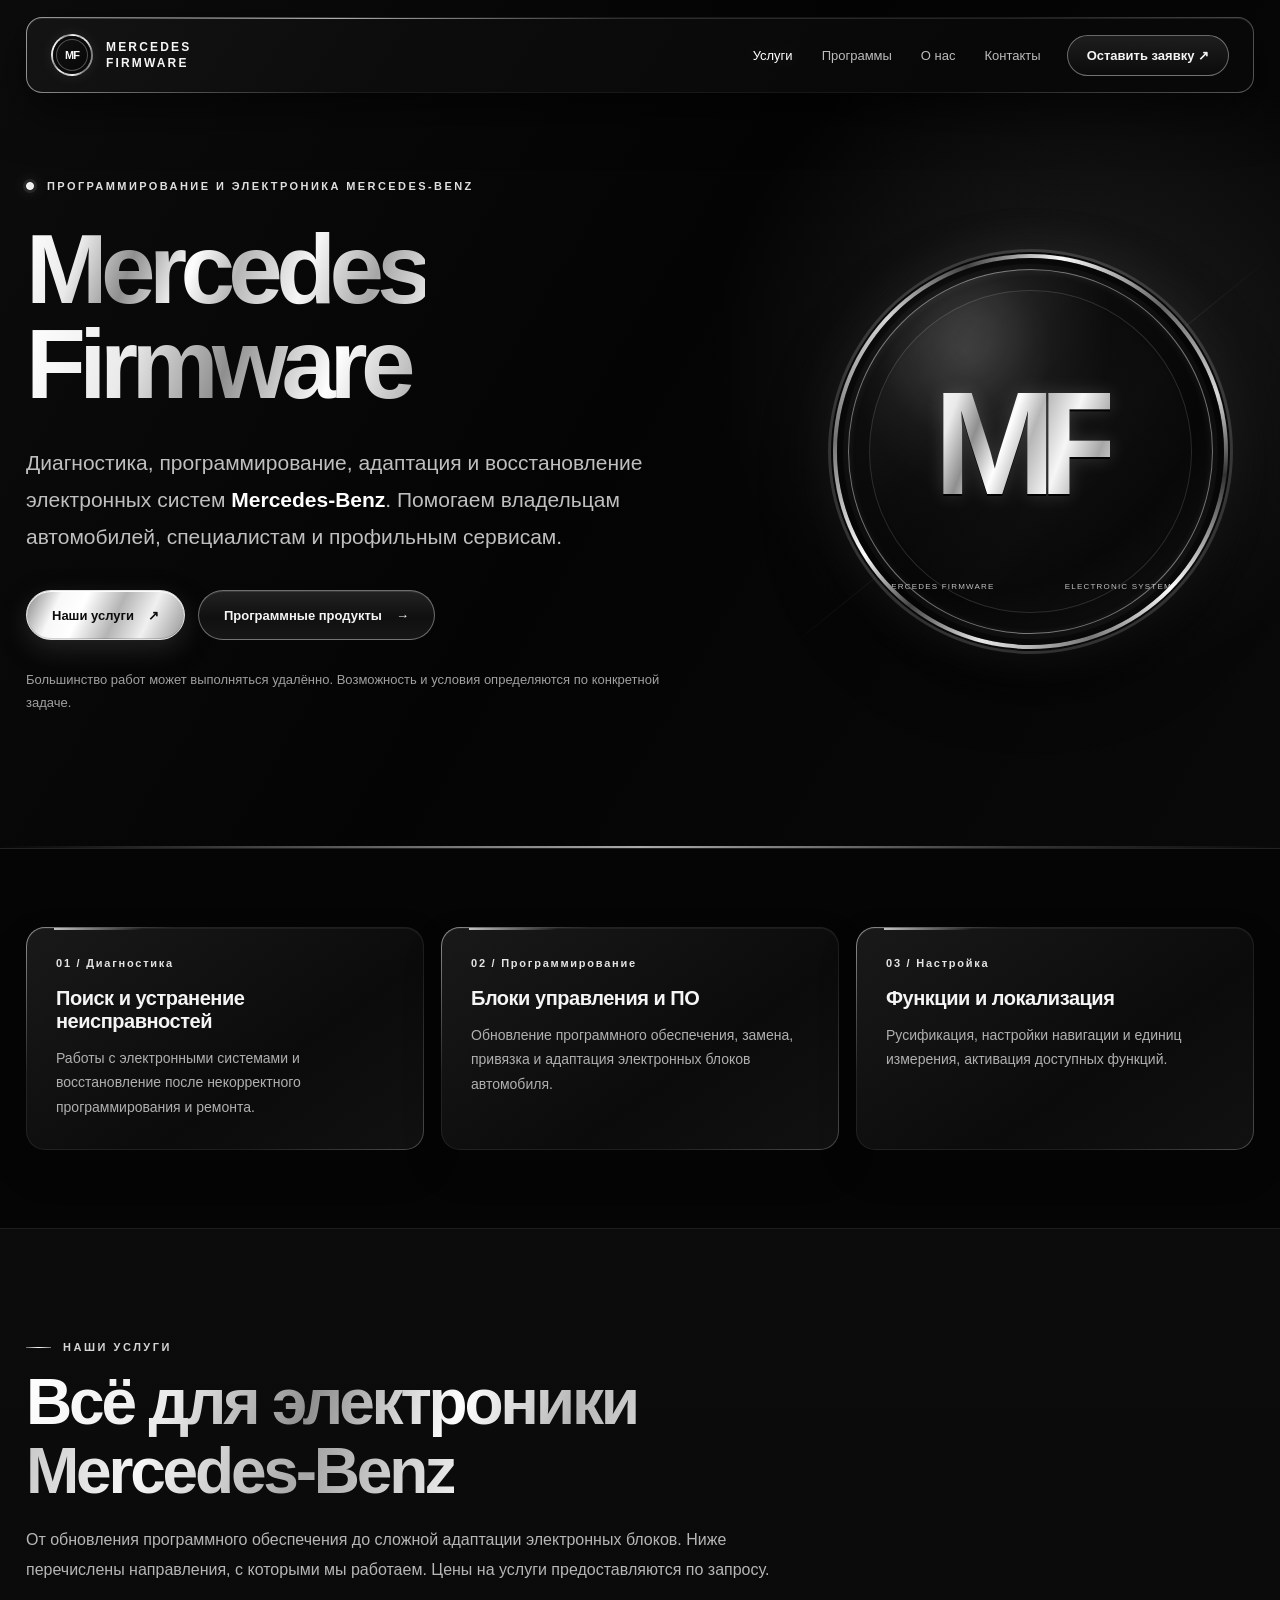
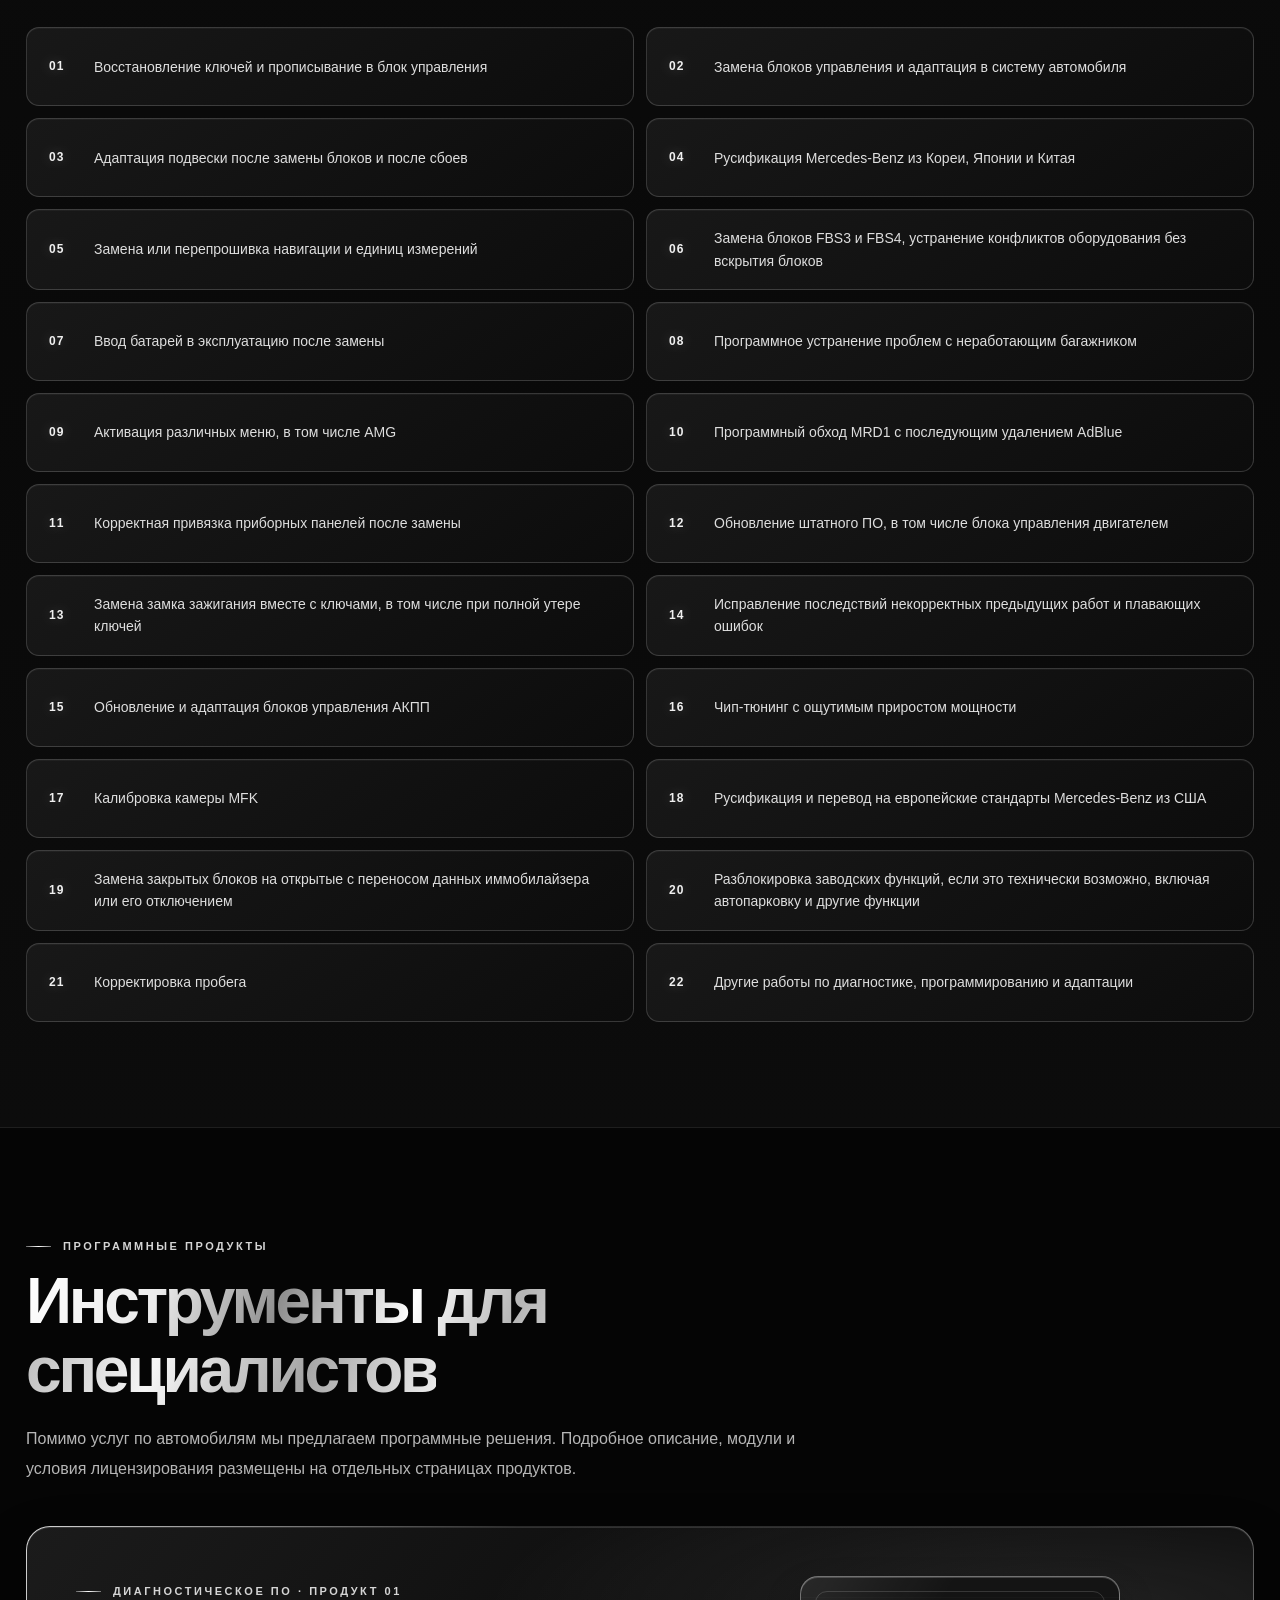
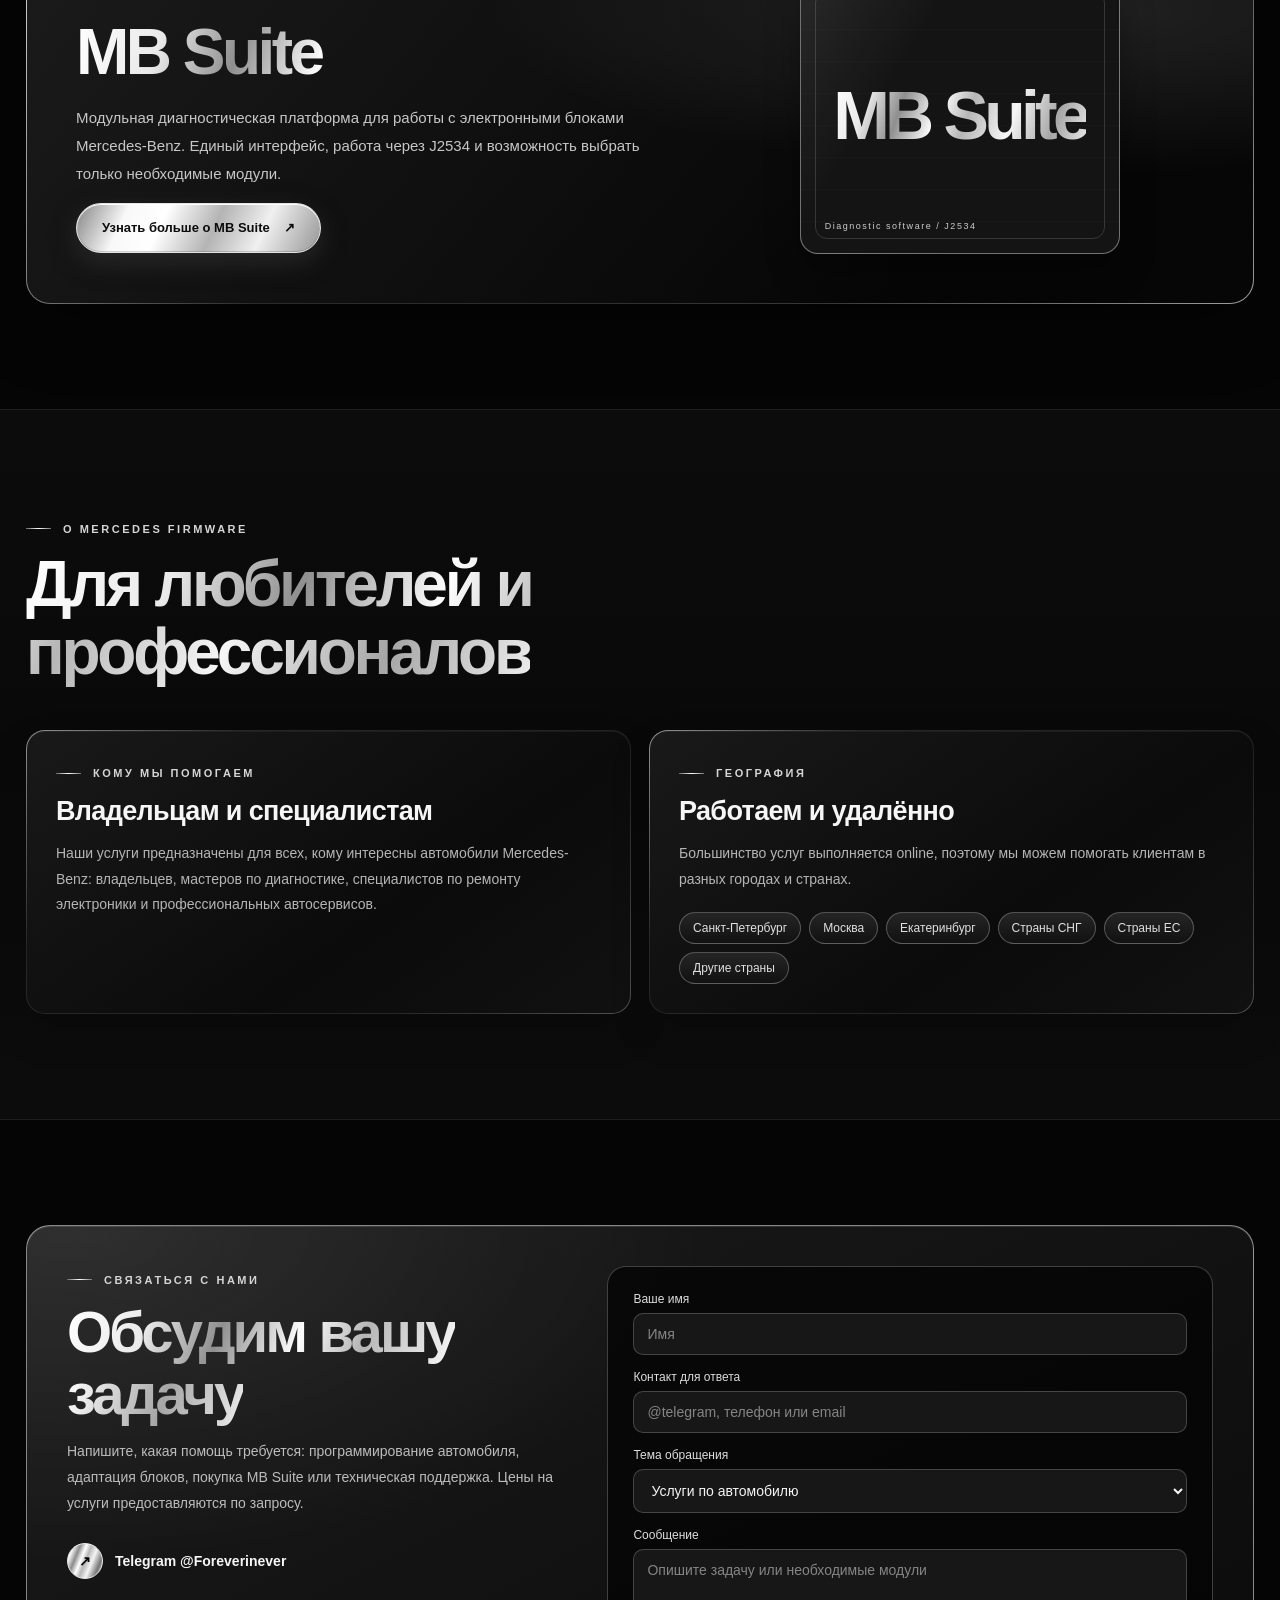
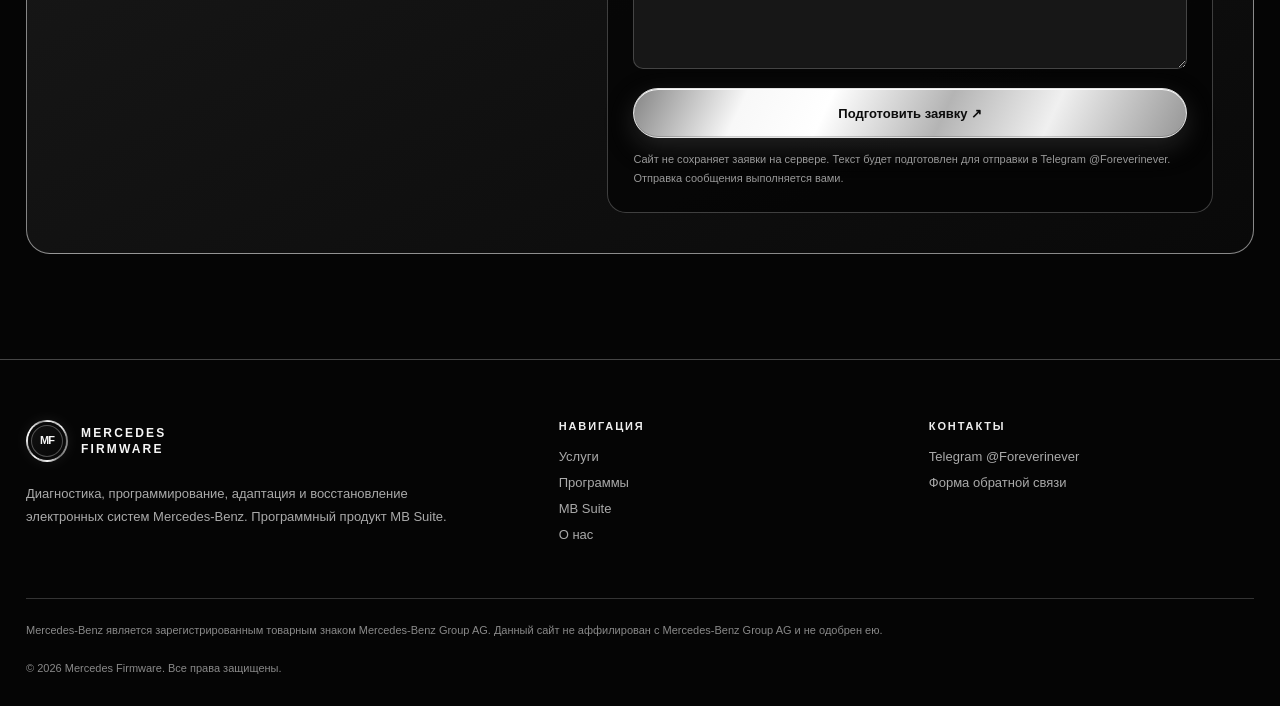
==== index.html @ b89a99c4 "Design reworked" ====
<!doctype html>
<html lang="ru"><head><meta charset="utf-8"><meta name="viewport" content="width=device-width, initial-scale=1">
<meta name="theme-color" content="#090909"><meta name="description" content="Mercedes Firmware — диагностика, программирование, адаптация и восстановление электронных систем Mercedes-Benz. Программный продукт MB Suite.">
<title>Диагностика и программирование Mercedes-Benz | Mercedes Firmware</title><link rel="stylesheet" href="assets/style.css"><script src="assets/app.js" defer></script></head><body>
<a class="skip" href="#main">Перейти к содержимому</a>
<header class="nav-wrap" id="navWrap"><div class="container"><div class="nav">
<a class="brand" href="index.html" aria-label="Mercedes Firmware — на главную"><span class="brand-mark">MF</span><span>MERCEDES<br>FIRMWARE</span></a>
<nav class="nav-links" aria-label="Главное меню"><a href="index.html#services" class="active">Услуги</a><a href="index.html#programs" class="">Программы</a><a href="index.html#about" class="">О нас</a><a href="index.html#contact" class="">Контакты</a></nav>
<a class="nav-cta" href="index.html#contact">Оставить заявку ↗</a>
<button class="menu-btn" id="menuBtn" type="button" aria-label="Открыть меню" aria-controls="mobileMenu" aria-expanded="false">☰</button>
<nav class="mobile-menu" id="mobileMenu" aria-label="Мобильное меню"><a href="index.html#services" class="active">Услуги</a><a href="index.html#programs" class="">Программы</a><a href="index.html#about" class="">О нас</a><a href="index.html#contact" class="">Контакты</a></nav>
</div></div></header>
<main id="main"><section class="hero" id="home"><div class="container"><div class="hero-inner">
<div><div class="eyebrow"><span class="dot"></span> Программирование и электроника Mercedes-Benz</div>
<h1><span class="gradient-text">Mercedes</span><span class="subword">Firmware</span></h1>
<p class="hero-copy">Диагностика, программирование, адаптация и восстановление электронных систем <strong>Mercedes-Benz</strong>. Помогаем владельцам автомобилей, специалистам и профильным сервисам.</p>
<div class="hero-actions"><a class="btn btn-primary" href="#services">Наши услуги <span aria-hidden="true">↗</span></a><a class="btn btn-outline" href="#programs">Программные продукты <span aria-hidden="true">→</span></a></div>
<p class="hero-note">Большинство работ может выполняться удалённо. Возможность и условия определяются по конкретной задаче.</p></div>
<div class="hero-visual" aria-hidden="true"><div class="hero-visual-box"><span class="hero-glyph">MF</span><div class="hero-visual-cap"><span>Mercedes Firmware</span><span>Electronic systems</span></div></div></div>
</div></div></section>
<section class="section-compact"><div class="container"><div class="intro-grid">
<article class="tile reveal"><div class="tile-num">01 / Диагностика</div><h3>Поиск и устранение неисправностей</h3><p>Работы с электронными системами и восстановление после некорректного программирования и ремонта.</p></article>
<article class="tile reveal"><div class="tile-num">02 / Программирование</div><h3>Блоки управления и ПО</h3><p>Обновление программного обеспечения, замена, привязка и адаптация электронных блоков автомобиля.</p></article>
<article class="tile reveal"><div class="tile-num">03 / Настройка</div><h3>Функции и локализация</h3><p>Русификация, настройки навигации и единиц измерения, активация доступных функций.</p></article>
</div></div></section>
<section class="section-alt" id="services"><div class="container"><div class="section-head reveal"><div class="kicker">Наши услуги</div>
<h2><span class="gradient-text">Всё для электроники Mercedes-Benz</span></h2>
<p class="section-sub">От обновления программного обеспечения до сложной адаптации электронных блоков. Ниже перечислены направления, с которыми мы работаем. Цены на услуги предоставляются по запросу.</p></div>
<div class="services"><div class="service-card reveal">Восстановление ключей и прописывание в блок управления</div><div class="service-card reveal">Замена блоков управления и адаптация в систему автомобиля</div><div class="service-card reveal">Адаптация подвески после замены блоков и после сбоев</div><div class="service-card reveal">Русификация Mercedes-Benz из Кореи, Японии и Китая</div><div class="service-card reveal">Замена или перепрошивка навигации и единиц измерений</div><div class="service-card reveal">Замена блоков FBS3 и FBS4, устранение конфликтов оборудования без вскрытия блоков</div><div class="service-card reveal">Ввод батарей в эксплуатацию после замены</div><div class="service-card reveal">Программное устранение проблем с неработающим багажником</div><div class="service-card reveal">Активация различных меню, в том числе AMG</div><div class="service-card reveal">Программный обход MRD1 с последующим удалением AdBlue</div><div class="service-card reveal">Корректная привязка приборных панелей после замены</div><div class="service-card reveal">Обновление штатного ПО, в том числе блока управления двигателем</div><div class="service-card reveal">Замена замка зажигания вместе с ключами, в том числе при полной утере ключей</div><div class="service-card reveal">Исправление последствий некорректных предыдущих работ и плавающих ошибок</div><div class="service-card reveal">Обновление и адаптация блоков управления АКПП</div><div class="service-card reveal">Чип-тюнинг с ощутимым приростом мощности</div><div class="service-card reveal">Калибровка камеры MFK</div><div class="service-card reveal">Русификация и перевод на европейские стандарты Mercedes-Benz из США</div><div class="service-card reveal">Замена закрытых блоков на открытые с переносом данных иммобилайзера или его отключением</div><div class="service-card reveal">Разблокировка заводских функций, если это технически возможно, включая автопарковку и другие функции</div><div class="service-card reveal">Корректировка пробега</div><div class="service-card reveal">Другие работы по диагностике, программированию и адаптации</div></div></div></section>
<section id="programs"><div class="container"><div class="section-head reveal"><div class="kicker">Программные продукты</div>
<h2><span class="gradient-text">Инструменты для специалистов</span></h2>
<p class="section-sub">Помимо услуг по автомобилям мы предлагаем программные решения. Подробное описание, модули и условия лицензирования размещены на отдельных страницах продуктов.</p></div>
<article class="program-panel reveal"><div><div class="kicker">Диагностическое ПО · Продукт 01</div><h3>MB Suite</h3>
<p>Модульная диагностическая платформа для работы с электронными блоками Mercedes-Benz. Единый интерфейс, работа через J2534 и возможность выбрать только необходимые модули.</p>
<a class="btn btn-primary" href="mb-suite.html">Узнать больше о MB Suite <span aria-hidden="true">↗</span></a></div>
<div class="program-code" aria-hidden="true"><span>MB Suite</span><small>Diagnostic software / J2534</small></div></article></div></section>
<section class="section-alt" id="about"><div class="container"><div class="section-head reveal"><div class="kicker">О Mercedes Firmware</div><h2><span class="gradient-text">Для любителей и профессионалов</span></h2></div>
<div class="geo"><article class="geo-box reveal"><div class="kicker">Кому мы помогаем</div><h3>Владельцам и специалистам</h3>
<p>Наши услуги предназначены для всех, кому интересны автомобили Mercedes-Benz: владельцев, мастеров по диагностике, специалистов по ремонту электроники и профессиональных автосервисов.</p></article>
<article class="geo-box reveal"><div class="kicker">География</div><h3>Работаем и удалённо</h3><p>Большинство услуг выполняется online, поэтому мы можем помогать клиентам в разных городах и странах.</p>
<div class="tags"><span>Санкт-Петербург</span><span>Москва</span><span>Екатеринбург</span><span>Страны СНГ</span><span>Страны ЕС</span><span>Другие страны</span></div></article></div></div></section>
<section id="contact"><div class="container"><div class="contact-panel reveal"><div class="contact-grid">
<div class="contact-copy"><div class="kicker">Связаться с нами</div><h2><span class="gradient-text">Обсудим вашу задачу</span></h2>
<p>Напишите, какая помощь требуется: программирование автомобиля, адаптация блоков, покупка MB Suite или техническая поддержка. Цены на услуги предоставляются по запросу.</p>
<a class="telegram" href="https://t.me/Foreverinever" target="_blank" rel="noopener noreferrer"><span>↗</span>Telegram @Foreverinever</a></div>
<form class="form" id="contactForm"><div class="field"><label for="name">Ваше имя</label><input id="name" name="name" required placeholder="Имя" autocomplete="name"></div>
<div class="field"><label for="contactValue">Контакт для ответа</label><input id="contactValue" name="contact" required placeholder="@telegram, телефон или email"></div>
<div class="field"><label for="topic">Тема обращения</label><select id="topic" name="topic"><option>Услуги по автомобилю</option><option>Покупка MB Suite</option><option>Выбор модулей</option><option>Техническая поддержка</option><option>Другое</option></select></div>
<div class="field"><label for="message">Сообщение</label><textarea id="message" name="message" required placeholder="Опишите задачу или необходимые модули"></textarea></div>
<button class="btn btn-primary" type="submit">Подготовить заявку ↗</button><div class="status" id="formStatus" role="status" aria-live="polite"></div>
<p class="form-note">Сайт не сохраняет заявки на сервере. Текст будет подготовлен для отправки в Telegram @Foreverinever. Отправка сообщения выполняется вами.</p>
</form></div></div></div></section>
</main>
<footer><div class="container"><div class="footer-grid">
<div><a class="brand" href="index.html"><span class="brand-mark">MF</span><span>MERCEDES<br>FIRMWARE</span></a>
<p class="footer-copy">Диагностика, программирование, адаптация и восстановление электронных систем Mercedes-Benz. Программный продукт MB Suite.</p></div>
<div><div class="footer-title">Навигация</div><ul>
<li><a href="index.html#services">Услуги</a></li><li><a href="index.html#programs">Программы</a></li><li><a href="mb-suite.html">MB Suite</a></li><li><a href="index.html#about">О нас</a></li></ul></div>
<div><div class="footer-title">Контакты</div><ul><li><a href="https://t.me/Foreverinever" target="_blank" rel="noopener noreferrer">Telegram @Foreverinever</a></li>
<li><a href="index.html#contact">Форма обратной связи</a></li></ul></div></div>
<div class="legal">Mercedes-Benz является зарегистрированным товарным знаком Mercedes-Benz Group AG. Данный сайт не аффилирован с Mercedes-Benz Group AG и не одобрен ею.<br><br>© <span data-year>2026</span> Mercedes Firmware. Все права защищены.</div>
</div></footer></body></html>
---- assets/style.css ----
/* Mercedes Firmware · Obsidian & Chrome edition
   An intentionally monochrome, metal-reflective visual system.
   No blue backgrounds, blue highlights, or external image dependencies. */
:root {
  --bg: #050505;
  --surface: #0d0d0d;
  --surface2: #131313;
  --surface3: #1b1b1b;
  --ink: #f6f6f6;
  --muted: #b6b6b6;
  --dim: #888;
  --silver: #d2d2d2;
  --silver-light: #fafafa;
  --stroke: rgba(220,220,220,.16);
  --stroke-strong: rgba(240,240,240,.38);
  --chrome: linear-gradient(112deg,#757575 0%,#fafafa 13%,#8c8c8c 27%,#fff 40%,#b7b7b7 51%,#f4f4f4 65%,#777 83%,#e4e4e4 100%);
  --chrome-text: linear-gradient(110deg,#fff 0%,#eaeaea 15%,#8f8f8f 28%,#fefefe 42%,#b6b6b6 53%,#f6f6f6 69%,#a6a6a6 85%,#eee 100%);
  --max: 1240px;
}
* { box-sizing: border-box; }
html { scroll-behavior: smooth; scroll-padding-top: 105px; }
body {
  margin: 0;
  background: #050505;
  color: var(--ink);
  font-family: Inter, "Helvetica Neue", -apple-system, BlinkMacSystemFont, "Segoe UI", Arial, sans-serif;
  -webkit-font-smoothing: antialiased;
  overflow-x: hidden;
}
a { color: inherit; text-decoration: none; }
button,input,textarea,select { font: inherit; }
button { cursor: pointer; }
::selection { color: #080808; background: #dedede; }
.container { width: min(var(--max),calc(100% - 52px)); margin: 0 auto; }
.skip { position: absolute; top: -100px; left: 10px; z-index: 500; background: white; color: black; padding: 10px 16px; }
.skip:focus { top: 10px; }

/* Floating navigation framed with a thin polished edge */
.nav-wrap { position: fixed; top: 0; left: 0; right: 0; z-index: 100; padding: 17px 0; transition: padding .2s; }
.nav-wrap.scrolled { padding: 8px 0; }
.nav {
  position: relative; min-height: 76px; display: flex; align-items: center; justify-content: space-between;
  gap: 26px; padding: 0 24px; border-radius: 16px;
  border: 1px solid transparent;
  background: linear-gradient(125deg,rgba(15,15,15,.97),rgba(5,5,5,.96)) padding-box,
              linear-gradient(125deg,rgba(255,255,255,.6),rgba(255,255,255,.08) 29%,rgba(255,255,255,.08) 76%,rgba(255,255,255,.32)) border-box;
  box-shadow: inset 0 1px 0 rgba(255,255,255,.09), 0 17px 50px rgba(0,0,0,.55);
  backdrop-filter: blur(18px);
}
.nav:after { content: ""; pointer-events: none; position: absolute; left: 26px; right: 26px; top: 0; height: 1px; opacity: .65; background: linear-gradient(90deg,transparent,#f7f7f7 24%,rgba(255,255,255,.10) 48%,transparent); }
.brand { display: inline-flex; align-items: center; gap: 13px; font-size: 12px; font-weight: 780; letter-spacing: .18em; line-height: 1.34; text-transform: uppercase; white-space: nowrap; }
.brand-mark {
  display: grid; place-items: center; flex-shrink: 0; width: 42px; height: 42px; border-radius: 50%;
  font-size: 11px; font-weight: 900; letter-spacing: -.08em;
  border: 2px solid transparent;
  background: linear-gradient(135deg,#131313,#050505) padding-box, var(--chrome) border-box;
  box-shadow: inset 0 0 0 3px #090909, inset 0 0 0 4px rgba(255,255,255,.28), 0 0 15px rgba(255,255,255,.08);
  color: #f7f7f7;
}
.nav-links { display: flex; align-items: center; gap: 29px; margin-left: auto; }
.nav-links a { color: #bcbcbc; font-size: 13px; transition: color .2s; }
.nav-links a:hover,.nav-links a.active { color: #fff; }
.nav-links a.active { text-shadow: 0 0 15px rgba(255,255,255,.25); }
.nav-cta { border: 1px solid rgba(255,255,255,.38); padding: 12px 19px; border-radius: 999px; color: #f5f5f5; background: linear-gradient(180deg,rgba(255,255,255,.09),rgba(255,255,255,.015)); font-size: 13px; font-weight: 650; white-space: nowrap; transition: background .2s,border-color .2s,box-shadow .2s; }
.nav-cta:hover { background: rgba(255,255,255,.13); border-color: #efefef; box-shadow: 0 0 22px rgba(255,255,255,.09); }
.menu-btn { display: none; background: #151515; border: 1px solid var(--stroke-strong); color: white; border-radius: 10px; width: 44px; height: 44px; font-size: 22px; }
.mobile-menu { display: none; }

/* Hero: pure black gallery space with reflected, not colored, light */
.hero { padding: 176px 0 120px; min-height: 790px; position: relative; overflow: hidden; border-bottom: 1px solid rgba(255,255,255,.12); isolation: isolate; }
.hero::before {
  content: ""; position: absolute; inset: 0; z-index: -1; pointer-events: none;
  background:
    radial-gradient(ellipse 37% 53% at 83% 42%,rgba(221,221,221,.105),transparent 74%),
    linear-gradient(120deg,#0c0c0c 0%,#040404 48%,#090909 100%);
}
.hero::after { content: ""; position: absolute; left: 0; right: 0; bottom: 0; height: 2px; background: linear-gradient(90deg,transparent 0%,#3a3a3a 13%,#eaeaea 50%,#484848 79%,transparent 100%); opacity: .72; }
.hero-inner { position: relative; z-index: 1; display: grid; grid-template-columns: minmax(0,1.25fr) minmax(0,.75fr); gap: 38px; align-items: center; }
.hero-product { min-height: 650px; }
.hero-product .hero-inner { grid-template-columns: minmax(0,1.35fr) minmax(0,.65fr); }
.eyebrow { display: inline-flex; gap: 13px; align-items: center; font-size: 11px; font-weight: 720; letter-spacing: .22em; color: #dfdfdf; text-transform: uppercase; line-height: 1.65; }
.eyebrow .dot { display: inline-block; flex: 0 0 8px; width: 8px; height: 8px; border-radius: 50%; background: #efefef; border: 1px solid #fff; box-shadow: 0 0 0 3px rgba(255,255,255,.09),0 0 15px rgba(255,255,255,.3); }
h1 { font-weight: 790; letter-spacing: -.067em; line-height: .97; margin: 27px 0 0; font-size: clamp(66px,7.65vw,111px); }
h1 .subword { display: block; background: var(--chrome-text); background-clip: text; -webkit-background-clip: text; color: transparent; }
.hero-product h1 { font-size: clamp(62px,8vw,104px); }
.gradient-text { background: var(--chrome-text); background-clip: text; -webkit-background-clip: text; color: transparent; }
.hero-copy { font-size: clamp(17px,1.9vw,21px); line-height: 1.75; color: #bfbfbf; max-width: 730px; margin: 33px 0 0; }
.hero-copy strong { color: #fff; font-weight: 650; }
.hero-actions { display: flex; gap: 13px; flex-wrap: wrap; margin-top: 35px; }
.btn { min-height: 50px; border-radius: 999px; padding: 0 25px; display: inline-flex; align-items: center; justify-content: center; gap: 14px; font-size: 13px; font-weight: 750; transition: transform .22s,background .22s,border-color .22s,box-shadow .22s; text-align: center; }
.btn:hover { transform: translateY(-2px); }
.btn-primary {
  color: #0c0c0c; border: 1px solid #e3e3e3;
  background: linear-gradient(115deg,#858585 0%,#f8f8f8 20%,#fff 35%,#b4b4b4 56%,#f0f0f0 75%,#969696 100%);
  box-shadow: inset 0 1px 0 rgba(255,255,255,.95),inset 0 -1px 0 rgba(20,20,20,.18),0 9px 27px rgba(220,220,220,.15),0 9px 28px rgba(0,0,0,.48);
}
.btn-primary:hover { background: linear-gradient(112deg,#acacac 0%,#fff 24%,#ddd 55%,#fff 85%,#9a9a9a 100%); box-shadow: 0 8px 32px rgba(255,255,255,.23),0 8px 32px rgba(0,0,0,.5); }
.btn-outline { border: 1px solid rgba(232,232,232,.42); background: linear-gradient(180deg,#222 0%,#101010 55%,#171717 100%); color: #f5f5f5; box-shadow: inset 0 1px 0 rgba(255,255,255,.1); }
.btn-outline:hover { border-color: #ebebeb; background: linear-gradient(180deg,#343434,#181818); box-shadow: 0 0 23px rgba(255,255,255,.07); }
.btn-small { min-height: 40px; padding: 0 18px; font-size: 12px; }
.hero-note { font-size: 13px; color: #a0a0a0; margin-top: 29px; line-height: 1.75; max-width: 670px; }

/* Sculpted, brushed-silver circular monogram. Completely CSS-made. */
.hero-visual { min-height: 425px; display: flex; align-items: center; justify-content: center; position: relative; }
.hero-visual::before { content: ""; position: absolute; width: 620px; max-width: 140%; height: 1px; transform: rotate(-39deg); background: linear-gradient(90deg,transparent,rgba(255,255,255,.15) 35%,rgba(255,255,255,.8) 50%,rgba(255,255,255,.15) 65%,transparent); box-shadow: 0 0 22px rgba(255,255,255,.18); }
.hero-visual-box {
  width: min(100%,395px); aspect-ratio: 1/1; border: 4px solid transparent; border-radius: 50%; position: relative;
  display: grid; place-items: center; overflow: hidden;
  background:
    radial-gradient(circle at 33% 24%,#2c2c2c 0%,#101010 22%,#070707 62%,#191919 100%) padding-box,
    conic-gradient(from 218deg,#454545 0deg,#fcfcfc 20deg,#747474 55deg,#d5d5d5 95deg,#414141 123deg,#fafafa 151deg,#656565 184deg,#d8d8d8 215deg,#323232 239deg,#fdfdfd 276deg,#777 304deg,#e7e7e7 337deg,#454545 360deg) border-box;
  box-shadow: 0 0 0 2px #090909,0 0 0 5px rgba(214,214,214,.18),0 0 55px rgba(235,235,235,.10),0 30px 65px rgba(0,0,0,.8),inset 0 0 28px rgba(0,0,0,.9);
}
.hero-visual-box::before { content: ""; position: absolute; inset: 11px; border-radius: 50%; border: 1px solid rgba(245,245,245,.45); box-shadow: inset 0 1px 8px rgba(255,255,255,.09),0 0 0 5px rgba(255,255,255,.027); background: radial-gradient(ellipse at 35% 15%,rgba(250,250,250,.095),transparent 42%); }
.hero-visual-box::after { content: ""; position: absolute; inset: 32px; border: 1px solid rgba(255,255,255,.13); border-radius: 50%; pointer-events: none; background: linear-gradient(133deg,rgba(255,255,255,.055),transparent 38%,rgba(255,255,255,.015) 60%,transparent); }
.hero-glyph { position: relative; z-index: 2; font-size: clamp(85px,12vw,147px); font-weight: 800; letter-spacing: -.12em; transform: translateX(-.06em) translateY(-8px); line-height: 1; background: var(--chrome-text); background-clip: text; -webkit-background-clip: text; color: transparent; filter: drop-shadow(0 2px 0 rgba(0,0,0,.9)) drop-shadow(0 0 9px rgba(255,255,255,.15)); }
.hero-visual-cap { position: absolute; z-index: 3; bottom: 54px; left: 46px; right: 46px; display: flex; justify-content: space-between; gap: 14px; font-size: 8px; letter-spacing: .15em; text-transform: uppercase; color: #bfbfbf; text-align: center; }
.mini-visual .hero-visual-box { width: min(100%,320px); }
.mini-visual .hero-glyph { font-size: 96px; letter-spacing: -.055em; transform: translateY(-6px); }
.mini-visual .hero-visual-cap { bottom: 42px; left: 39px; right: 39px; }

section { position: relative; padding: 105px 0; }
.section-alt { background: linear-gradient(180deg,#0c0c0c 0%,#090909 48%,#0c0c0c 100%); border-top: 1px solid rgba(255,255,255,.075); border-bottom: 1px solid rgba(255,255,255,.075); }
.section-compact { padding: 78px 0; }
.section-head { max-width: 860px; margin-bottom: 43px; }
.section-head.center { text-align: center; margin-left: auto; margin-right: auto; }
.kicker { display: inline-flex; align-items: center; gap: 12px; color: #d5d5d5; letter-spacing: .23em; text-transform: uppercase; font-weight: 790; font-size: 11px; }
.kicker::before { content: ""; display: inline-block; width: 25px; height: 1px; background: linear-gradient(90deg,#666,#fff,#777); }
h2 { margin: 15px 0 0; font-size: clamp(38px,5vw,65px); line-height: 1.07; font-weight: 740; letter-spacing: -.05em; }
h3 { letter-spacing: -.024em; }
.section-sub { font-size: 16px; line-height: 1.85; color: var(--muted); margin: 20px 0 0; max-width: 770px; }
.section-head.center .section-sub { margin-left: auto; margin-right: auto; }
.intro-grid,.features-grid,.overview-grid { display: grid; grid-template-columns: repeat(3,minmax(0,1fr)); gap: 17px; }

/* Glass-black cards with visible specular metal edges */
.tile,.overview-card,.feature-card,.module-card,.info-card,.geo-box {
  position: relative; border: 1px solid transparent; border-radius: 19px; padding: 29px;
  background: linear-gradient(145deg,#191919 0%,#0b0b0b 62%,#111 100%) padding-box,
              linear-gradient(135deg,rgba(255,255,255,.57),rgba(255,255,255,.12) 24%,rgba(255,255,255,.10) 71%,rgba(240,240,240,.3) 100%) border-box;
  box-shadow: inset 0 1px 0 rgba(255,255,255,.055),0 18px 40px rgba(0,0,0,.16);
}
.tile::before,.overview-card::before,.feature-card::before { content: ""; position: absolute; top: 0; left: 27px; width: 88px; height: 2px; background: linear-gradient(90deg,#f5f5f5,#888,transparent); opacity: .76; }
.tile .tile-num { font-size: 11px; letter-spacing: .16em; font-weight: 850; color: #e4e4e4; }
.tile h3,.overview-card h3 { margin: 18px 0 0; font-size: 20px; color: #f5f5f5; }
.tile p,.overview-card p,.feature-card p { color: #b0b0b0; font-size: 14px; line-height: 1.76; margin: 13px 0 0; }
.feature-card h3 { margin: 0; font-size: 18px; }
.services { display: grid; grid-template-columns: repeat(2,minmax(0,1fr)); gap: 12px; counter-reset: service; }
.service-card {
  counter-increment: service; min-height: 79px; display: flex; align-items: center; gap: 17px; padding: 17px 22px;
  background: linear-gradient(145deg,#181818,#0c0c0c); border: 1px solid rgba(220,220,220,.20); border-radius: 13px;
  box-shadow: inset 0 1px 0 rgba(255,255,255,.04);
  font-size: 14px; line-height: 1.6; color: #dedede; transition: border-color .2s,background .2s,transform .2s;
}
.service-card:hover { border-color: rgba(255,255,255,.55); background: linear-gradient(135deg,#232323,#0e0e0e); transform: translateY(-1px); }
.service-card::before { content: counter(service,decimal-leading-zero); flex: 0 0 28px; font-size: 12px; letter-spacing: .08em; color: #f0f0f0; font-weight: 820; text-shadow: 0 0 13px rgba(255,255,255,.25); }
.program-panel {
  display: grid; grid-template-columns: 1.1fr .9fr; gap: 42px; align-items: center; padding: 49px; border-radius: 24px; border: 1px solid transparent;
  background: radial-gradient(ellipse at 86% 22%,rgba(255,255,255,.115),transparent 40%),linear-gradient(130deg,#1b1b1b,#060606 76%) padding-box,
              linear-gradient(125deg,rgba(255,255,255,.84),rgba(255,255,255,.15) 33%,rgba(255,255,255,.17) 71%,rgba(255,255,255,.6)) border-box;
  box-shadow: inset 0 1px 0 rgba(255,255,255,.13),0 30px 60px rgba(0,0,0,.3);
}
.program-panel h3 { font-size: clamp(40px,5vw,64px); letter-spacing: -.055em; margin: 18px 0 0; background: var(--chrome-text); background-clip: text; -webkit-background-clip: text; color: transparent; }
.program-panel p { color: #c7c7c7; line-height: 1.85; font-size: 15px; max-width: 620px; }
.program-panel .program-code {
  justify-self: center; width: 100%; max-width: 320px; aspect-ratio: 1.15; border: 1px solid rgba(255,255,255,.40); border-radius: 18px;
  display: grid; place-items: center; position: relative; overflow: hidden;
  background: linear-gradient(122deg,rgba(255,255,255,.09),transparent 32%),repeating-linear-gradient(0deg,#141414,#141414 31px,#1c1c1c 32px);
  box-shadow: 0 18px 35px rgba(0,0,0,.32),inset 0 1px 0 rgba(255,255,255,.19);
}
.program-panel .program-code::after { content: ""; position: absolute; inset: 14px; border-radius: 12px; border: 1px solid rgba(255,255,255,.15); pointer-events: none; }
.program-panel .program-code span { font-size: clamp(40px,5.5vw,68px); letter-spacing: -.07em; font-weight: 790; background: var(--chrome-text); background-clip: text; -webkit-background-clip: text; color: transparent; }
.program-panel .program-code small { position: absolute; left: 24px; bottom: 22px; letter-spacing: .17em; font-size: 9px; color: #ccc; }
.info-grid,.geo { display: grid; grid-template-columns: 1fr 1fr; gap: 18px; }
.geo-box h3 { margin: 17px 0 0; font-size: 27px; }
.geo-box p,.info-card p { color: #b5b5b5; line-height: 1.82; font-size: 14px; }
.tags { display: flex; flex-wrap: wrap; gap: 8px; margin-top: 20px; }
.tags span { border: 1px solid rgba(255,255,255,.27); background: linear-gradient(180deg,#252525,#111); color: #e0e0e0; border-radius: 999px; padding: 8px 13px; font-size: 12px; }
.modules { display: grid; grid-template-columns: repeat(2,minmax(0,1fr)); gap: 16px; }
.module-card { display: flex; flex-direction: column; gap: 0; transition: border-color .2s,transform .2s,box-shadow .2s; }
.module-card:hover { border-color: rgba(255,255,255,.8); transform: translateY(-3px); box-shadow: 0 12px 35px rgba(255,255,255,.035),0 20px 40px rgba(0,0,0,.25); }
.module-head { display: flex; align-items: flex-start; justify-content: space-between; gap: 12px; }
.module-name { font-size: 21px; font-weight: 750; letter-spacing: -.028em; }
.price { flex-shrink: 0; display: inline-block; color: #121212; background: linear-gradient(125deg,#9d9d9d,#fff 38%,#b8b8b8 76%,#dedede); border: 1px solid rgba(255,255,255,.85); border-radius: 999px; font-size: 12px; font-weight: 800; padding: 8px 12px; letter-spacing: .015em; box-shadow: inset 0 1px 0 #fff; }
.module-card p { font-size: 14px; line-height: 1.7; color: #b4b4b4; margin: 16px 0 0; }
.module-card .btn { align-self: flex-start; margin-top: auto; }
.module-card .module-body { flex: 1; }
.clean-list { list-style: none; padding: 0; margin: 22px 0; }
.clean-list li { position: relative; padding-left: 21px; font-size: 14px; line-height: 1.65; color: #dadada; margin: 10px 0; }
.clean-list li::before { position: absolute; content: ""; left: 0; top: .65em; width: 6px; height: 6px; background: #f5f5f5; border-radius: 50%; box-shadow: 0 0 10px rgba(255,255,255,.2); }
.module-intro { border: 1px solid rgba(255,255,255,.41); background: linear-gradient(145deg,#1c1c1c,#090909 79%); border-radius: 24px; padding: 40px; display: grid; grid-template-columns: 1.3fr .7fr; gap: 35px; align-items: center; box-shadow: inset 0 1px 0 rgba(255,255,255,.11); }
.module-intro h2 { font-size: clamp(32px,4vw,50px); }
.module-price { padding: 25px 28px; border: 1px solid rgba(255,255,255,.33); background: linear-gradient(143deg,#292929,#101010 70%); border-radius: 18px; box-shadow: inset 0 1px 0 rgba(255,255,255,.12); }
.module-price span { font-size: 11px; letter-spacing: .14em; color: #bcbcbc; text-transform: uppercase; }
.module-price strong { display: block; font-size: 38px; margin-top: 7px; font-weight: 800; letter-spacing: -.045em; background: var(--chrome-text); background-clip: text; -webkit-background-clip: text; color: transparent; }
.module-price small { display: block; color: #aaa; font-size: 12px; margin-top: 7px; line-height: 1.6; }
.breadcrumb { display: flex; flex-wrap: wrap; gap: 10px; align-items: center; color: #bebebe; font-size: 12px; margin: 0 0 23px; }
.breadcrumb a:hover { color: #fff; }
.breadcrumb .sep { color: #777; }
.text-link { color: #f7f7f7; text-decoration: underline; text-decoration-color: #aaa; text-underline-offset: 5px; }
.contact-panel { background: radial-gradient(ellipse at 4% 0%,rgba(255,255,255,.09),transparent 38%),linear-gradient(153deg,#1b1b1b,#090909); border: 1px solid rgba(255,255,255,.5); border-radius: 24px; padding: 40px; box-shadow: inset 0 1px 0 rgba(255,255,255,.12); }
.contact-grid { display: grid; grid-template-columns: .9fr 1.1fr; gap: 45px; }
.contact-copy h2 { font-size: clamp(38px,4.8vw,58px); }
.contact-copy p { color: #bcbcbc; line-height: 1.85; font-size: 14px; }
.telegram { display: inline-flex; align-items: center; gap: 12px; margin-top: 12px; font-weight: 770; font-size: 14px; }
.telegram span { display: grid; place-items: center; width: 36px; height: 36px; border-radius: 50%; border: 1px solid #ededed; background: var(--chrome); color: #090909; }
.telegram:hover { text-decoration: underline; }
.form { padding: 25px; border: 1px solid rgba(255,255,255,.23); border-radius: 19px; background: rgba(5,5,5,.78); }
.field { margin-bottom: 15px; }
.field label { font-size: 12px; color: #ddd; display: block; margin-bottom: 7px; }
.field input,.field select,.field textarea { width: 100%; border-radius: 10px; background: #171717; border: 1px solid rgba(255,255,255,.20); color: #f5f5f5; outline: 0; padding: 12px 13px; font-size: 14px; }
.field input::placeholder,.field textarea::placeholder { color: #858585; }
.field input:focus,.field select:focus,.field textarea:focus { border-color: #efefef; box-shadow: 0 0 0 3px rgba(255,255,255,.09); }
.field textarea { min-height: 120px; resize: vertical; }
.form .btn { width: 100%; }
.form-note { font-size: 11px; line-height: 1.65; color: #999; margin: 12px 0 0; }
.status { display: none; margin-top: 15px; border: 1px solid rgba(255,255,255,.45); border-radius: 12px; padding: 13px; color: #eee; font-size: 13px; line-height: 1.65; white-space: pre-line; }
.status.show { display: block; }
.status textarea { width: 100%; min-height: 140px; background: #222; color: #fff; border: 1px solid var(--stroke); border-radius: 8px; margin: 10px 0; padding: 10px; }
.status a { color: #fff; text-decoration: underline; }
footer { padding: 60px 0 28px; background: #050505; border-top: 1px solid rgba(255,255,255,.26); }
.footer-grid { display: grid; grid-template-columns: 1.5fr 1fr 1fr; gap: 45px; }
.footer-copy { max-width: 460px; margin-top: 20px; color: #aaa; font-size: 13px; line-height: 1.8; }
.footer-title { color: #eee; font-size: 11px; letter-spacing: .17em; text-transform: uppercase; font-weight: 790; }
footer ul { list-style: none; padding: 0; margin: 17px 0 0; }
footer li { font-size: 13px; color: #aaa; margin: 11px 0; }
footer a:hover { color: #fff; }
.legal { font-size: 11px; color: #898989; line-height: 1.75; border-top: 1px solid rgba(255,255,255,.19); padding-top: 22px; margin-top: 45px; }
.js .reveal { opacity: 0; transform: translateY(16px); transition: opacity .6s ease,transform .6s ease; }
.js .reveal.in { opacity: 1; transform: none; }
@media (max-width: 1050px) {
  .hero-inner,.hero-product .hero-inner { grid-template-columns: 1.3fr .7fr; }
  .hero-visual-box { width: min(100%,310px); }
  .hero { min-height: 700px; }
  .nav-links { gap: 17px; }
}
@media (max-width: 850px) {
  .nav-links,.nav-cta { display: none; }
  .menu-btn { display: block; }
  .mobile-menu { display: none; position: absolute; left: 0; right: 0; top: calc(100% + 9px); border: 1px solid rgba(255,255,255,.45); border-radius: 16px; background: #121212; padding: 10px; box-shadow: 0 24px 40px rgba(0,0,0,.6); }
  .mobile-menu.open { display: block; }
  .mobile-menu a { display: block; padding: 14px 15px; color: #e0e0e0; font-size: 14px; border-radius: 8px; }
  .mobile-menu a:hover { background: #252525; }
  .hero-inner,.hero-product .hero-inner { grid-template-columns: 1fr; }
  .hero-visual { display: none; }
  .hero { min-height: unset; padding: 159px 0 100px; }
  .intro-grid,.features-grid,.overview-grid { grid-template-columns: 1fr 1fr; }
  .contact-grid { grid-template-columns: 1fr; gap: 22px; }
  .program-panel { grid-template-columns: 1fr; }
  .program-panel .program-code { display: none; }
  .footer-grid { grid-template-columns: 1fr 1fr; }
}
@media (max-width: 600px) {
  .container { width: min(var(--max),calc(100% - 30px)); }
  .nav { min-height: 68px; padding: 0 14px; }
  .brand { font-size: 11px; letter-spacing: .115em; }
  .brand-mark { width: 39px; height: 39px; }
  .hero { padding: 142px 0 82px; }
  .eyebrow { font-size: 10px; letter-spacing: .13em; line-height: 1.7; }
  .hero h1 { font-size: clamp(51px,14vw,80px); }
  .hero-copy { font-size: 17px; margin-top: 25px; }
  .hero-actions .btn { width: 100%; }
  section { padding: 78px 0; }
  .section-head { margin-bottom: 30px; }
  .section-sub { font-size: 15px; }
  .intro-grid,.features-grid,.overview-grid,.services,.modules,.info-grid,.geo,.footer-grid,.module-intro { grid-template-columns: 1fr; }
  .tile,.overview-card,.feature-card,.module-card,.info-card,.geo-box { padding: 23px; }
  .program-panel { padding: 27px; gap: 14px; }
  .program-panel h3 { font-size: 42px; }
  .contact-panel { padding: 21px; }
  .form { padding: 20px; }
  .module-intro { padding: 25px; }
  .module-price strong { font-size: 33px; }
  .footer-grid { gap: 29px; }
  .hero-product { min-height: unset; }
}
@media (prefers-reduced-motion: reduce) {
  html { scroll-behavior: auto; }
  *,*::before,*::after { transition: none!important; animation: none!important; }
  .js .reveal { opacity: 1; transform: none; }
}
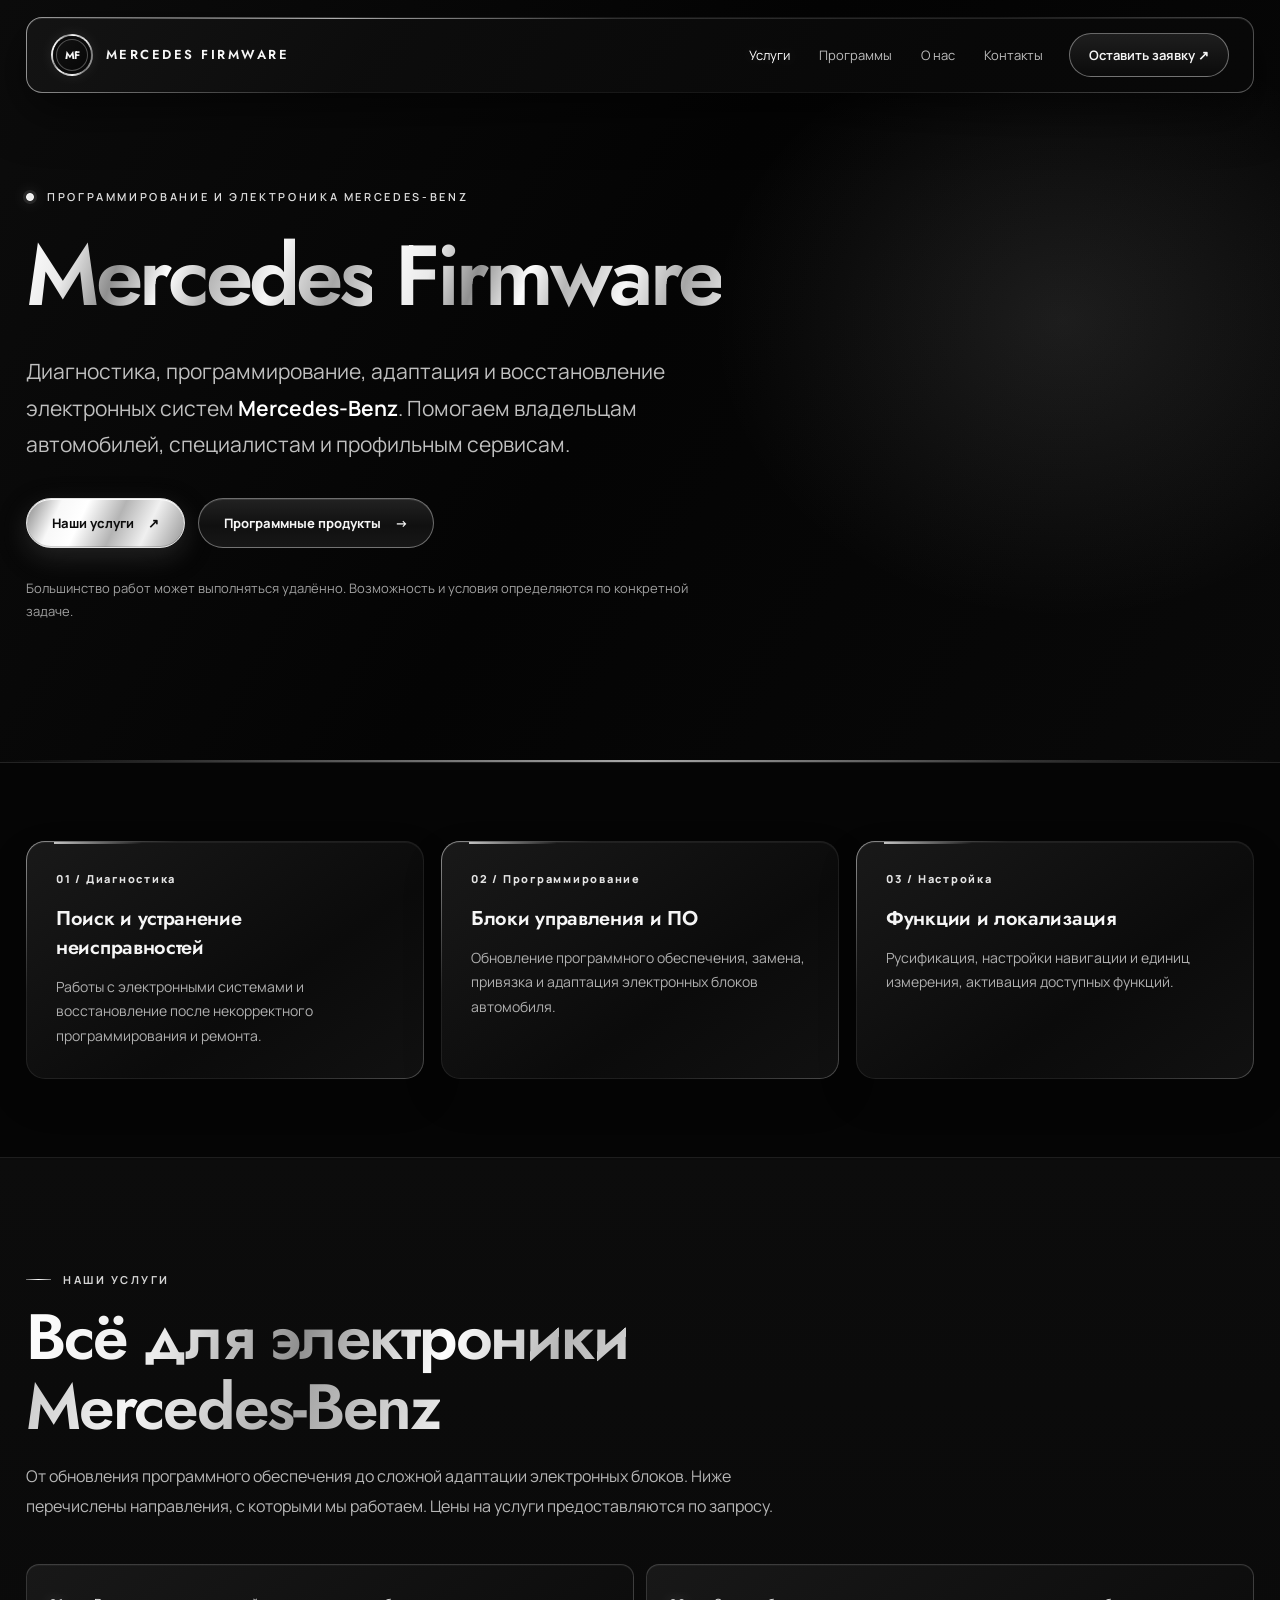
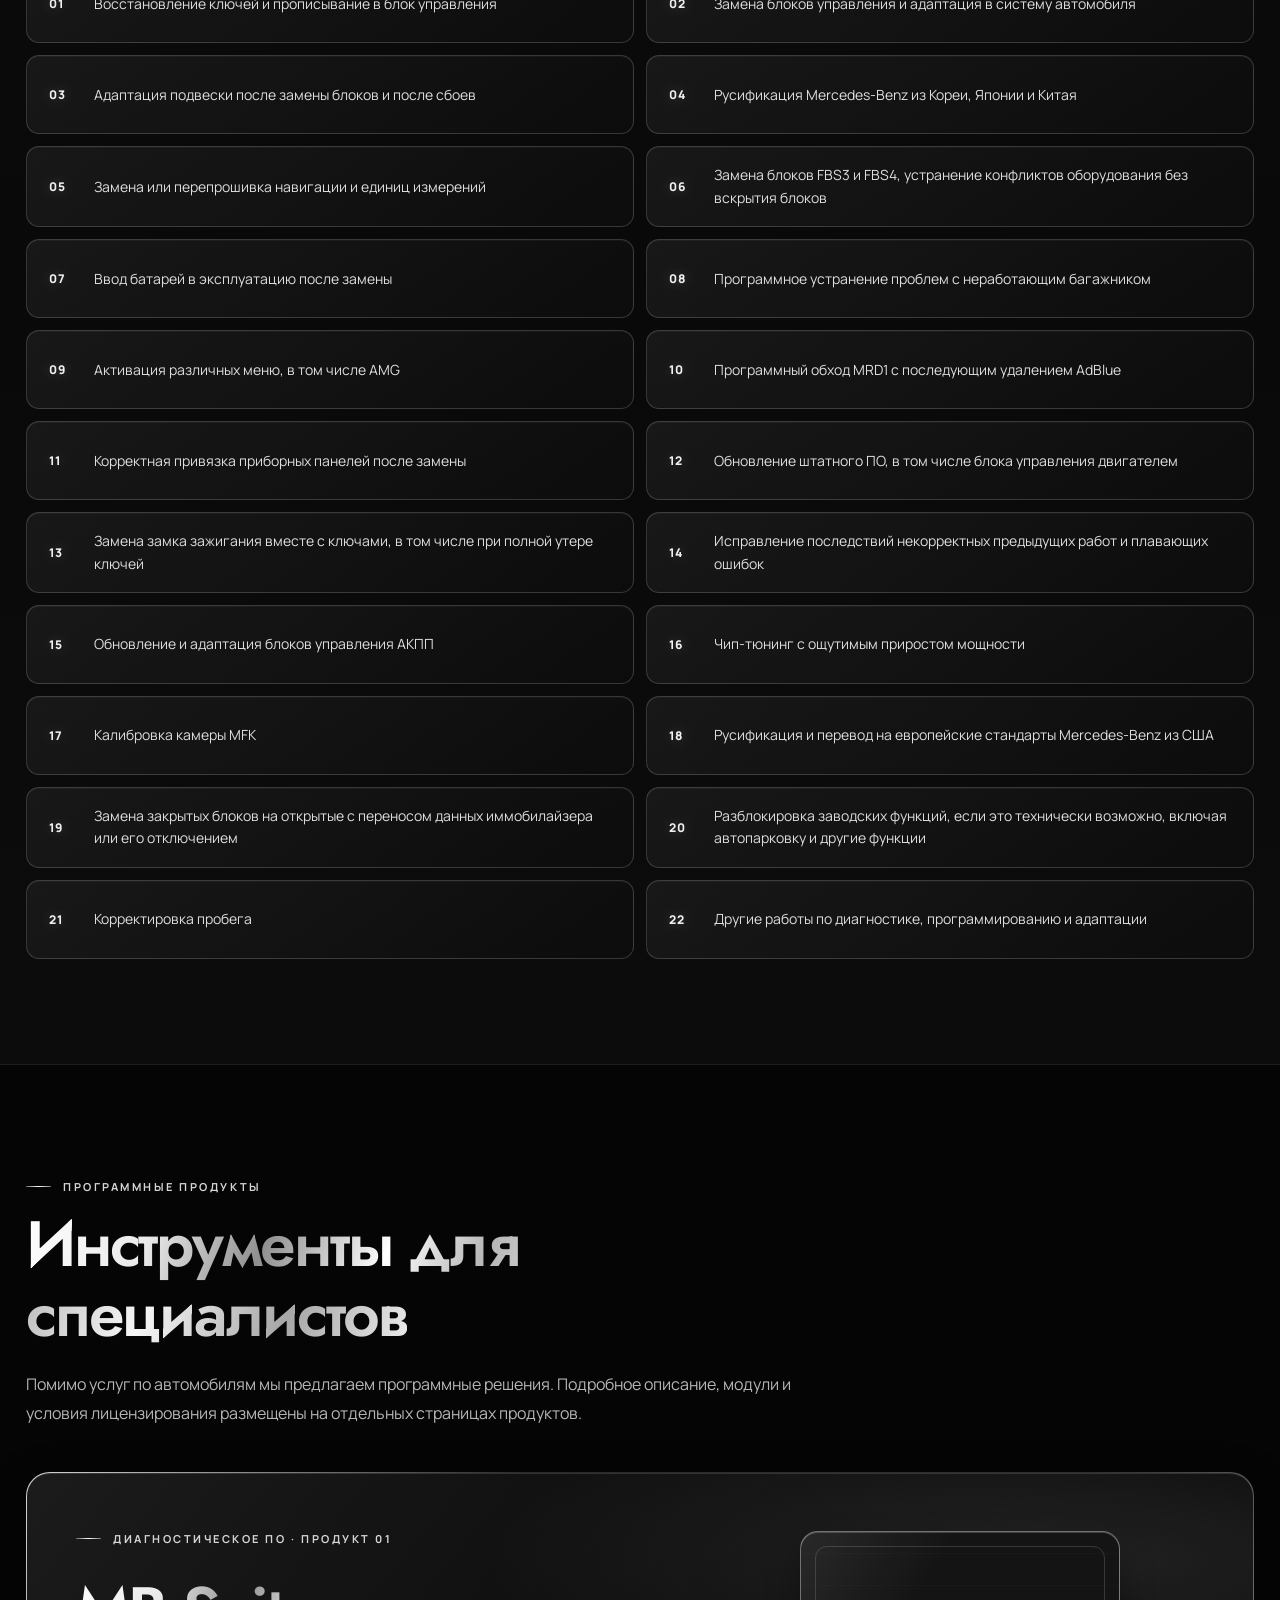
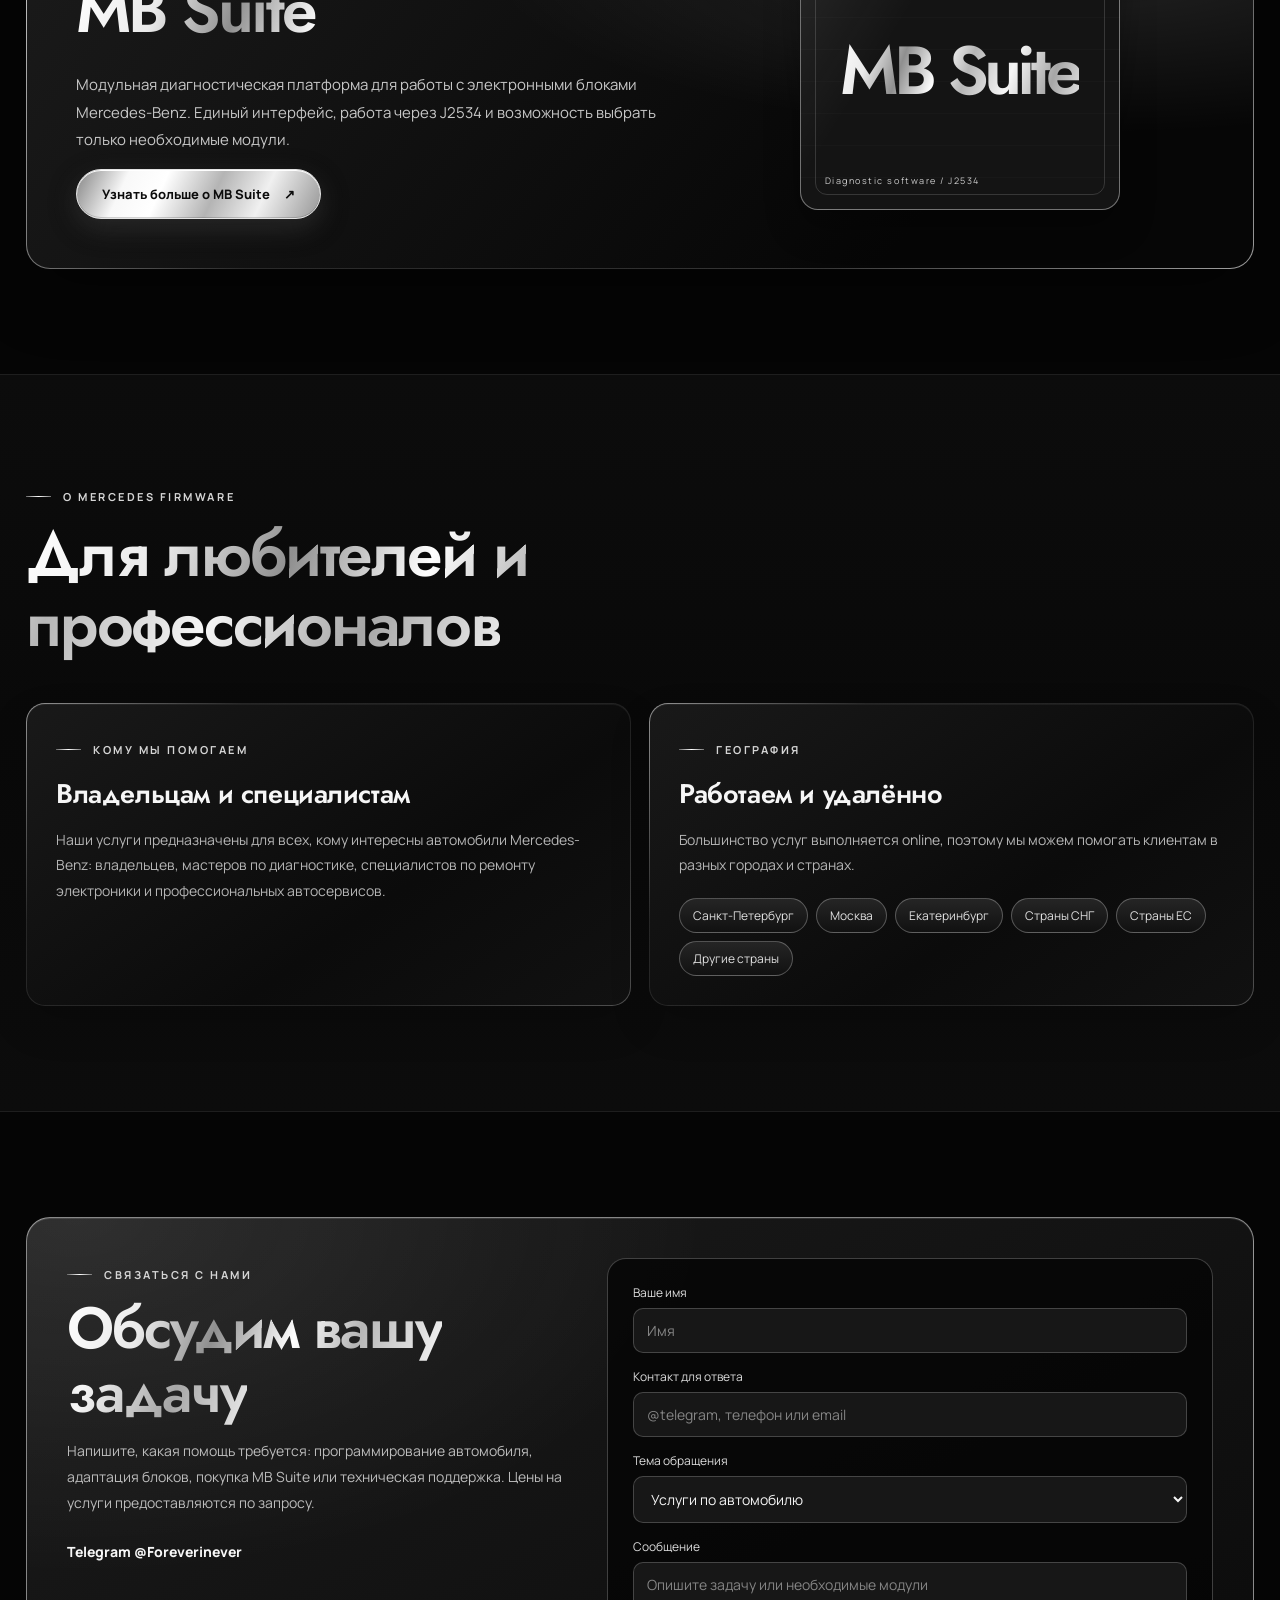
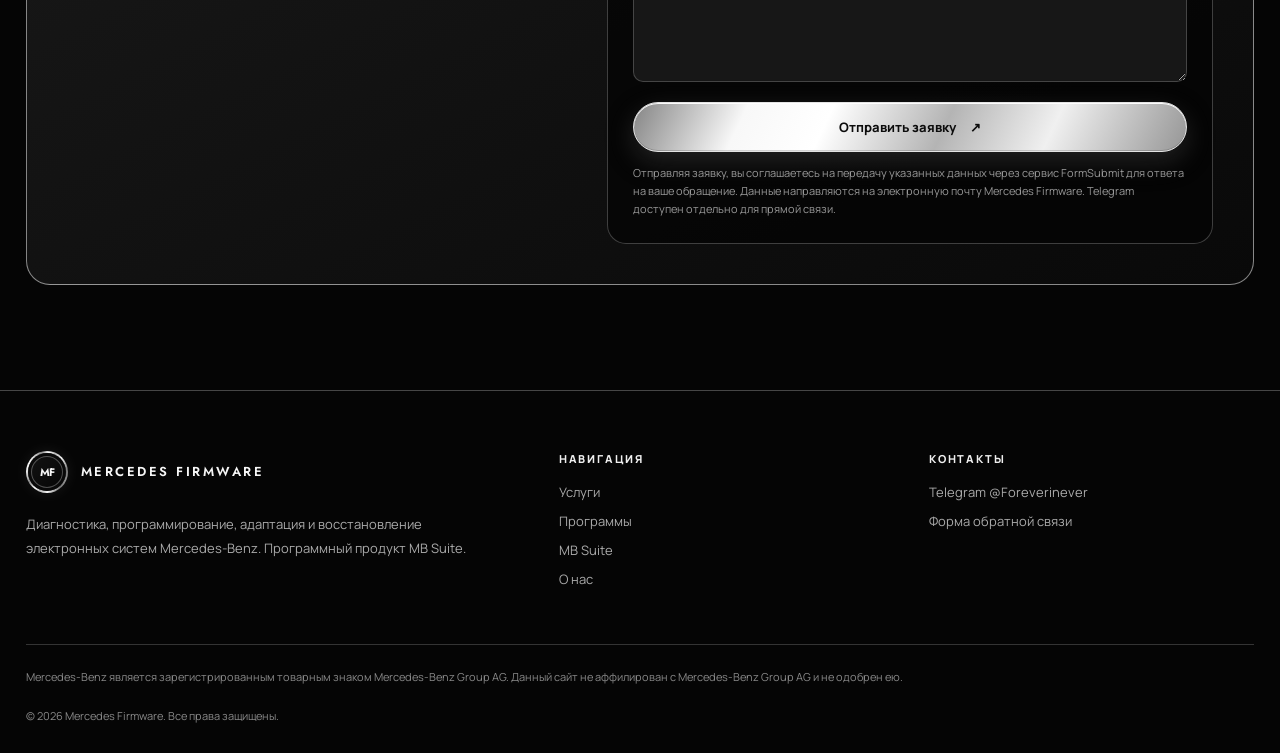
==== commit 30b6536d: "Corrected style and added FormSubmit to Form" ====
--- a/index.html
+++ b/index.html
@@ -1,22 +1,25 @@
 <!doctype html>
 <html lang="ru"><head><meta charset="utf-8"><meta name="viewport" content="width=device-width, initial-scale=1">
-<meta name="theme-color" content="#090909"><meta name="description" content="Mercedes Firmware — диагностика, программирование, адаптация и восстановление электронных систем Mercedes-Benz. Программный продукт MB Suite.">
-<title>Диагностика и программирование Mercedes-Benz | Mercedes Firmware</title><link rel="stylesheet" href="assets/style.css"><script src="assets/app.js" defer></script></head><body>
+<meta name="theme-color" content="#090909"><meta name="description" content="Mercedes Firmware: диагностика, программирование, адаптация и восстановление электронных систем Mercedes-Benz. Программный продукт MB Suite.">
+<title>Диагностика и программирование Mercedes-Benz | Mercedes Firmware</title><script>try{const t=JSON.parse(sessionStorage.getItem('mf-page-transition')||'null');sessionStorage.removeItem('mf-page-transition');if(t&&t.to===location.pathname+location.search&&Date.now()-t.at<12000)document.documentElement.classList.add('page-arriving')}catch(e){}</script><link rel="preconnect" href="https://fonts.googleapis.com">
+<link rel="preconnect" href="https://fonts.gstatic.com" crossorigin>
+<link href="https://fonts.googleapis.com/css2?family=Jost:wght@400;500;600;700&family=Manrope:wght@400;500;600;700;800&display=swap" rel="stylesheet">
+<link rel="stylesheet" href="assets/style.css"><script src="assets/app.js" defer></script></head><body>
 <a class="skip" href="#main">Перейти к содержимому</a>
 <header class="nav-wrap" id="navWrap"><div class="container"><div class="nav">
-<a class="brand" href="index.html" aria-label="Mercedes Firmware — на главную"><span class="brand-mark">MF</span><span>MERCEDES<br>FIRMWARE</span></a>
+<a class="brand" href="index.html" aria-label="Mercedes Firmware. На главную"><span class="brand-mark">MF</span><span>MERCEDES FIRMWARE</span></a>
 <nav class="nav-links" aria-label="Главное меню"><a href="index.html#services" class="active">Услуги</a><a href="index.html#programs" class="">Программы</a><a href="index.html#about" class="">О нас</a><a href="index.html#contact" class="">Контакты</a></nav>
 <a class="nav-cta" href="index.html#contact">Оставить заявку ↗</a>
 <button class="menu-btn" id="menuBtn" type="button" aria-label="Открыть меню" aria-controls="mobileMenu" aria-expanded="false">☰</button>
 <nav class="mobile-menu" id="mobileMenu" aria-label="Мобильное меню"><a href="index.html#services" class="active">Услуги</a><a href="index.html#programs" class="">Программы</a><a href="index.html#about" class="">О нас</a><a href="index.html#contact" class="">Контакты</a></nav>
 </div></div></header>
-<main id="main"><section class="hero" id="home"><div class="container"><div class="hero-inner">
+<main id="main"><section class="hero hero-home" id="home"><div class="container"><div class="hero-inner">
 <div><div class="eyebrow"><span class="dot"></span> Программирование и электроника Mercedes-Benz</div>
-<h1><span class="gradient-text">Mercedes</span><span class="subword">Firmware</span></h1>
+<h1><span class="gradient-text">Mercedes</span> <span class="subword">Firmware</span></h1>
 <p class="hero-copy">Диагностика, программирование, адаптация и восстановление электронных систем <strong>Mercedes-Benz</strong>. Помогаем владельцам автомобилей, специалистам и профильным сервисам.</p>
 <div class="hero-actions"><a class="btn btn-primary" href="#services">Наши услуги <span aria-hidden="true">↗</span></a><a class="btn btn-outline" href="#programs">Программные продукты <span aria-hidden="true">→</span></a></div>
 <p class="hero-note">Большинство работ может выполняться удалённо. Возможность и условия определяются по конкретной задаче.</p></div>
-<div class="hero-visual" aria-hidden="true"><div class="hero-visual-box"><span class="hero-glyph">MF</span><div class="hero-visual-cap"><span>Mercedes Firmware</span><span>Electronic systems</span></div></div></div>
+
 </div></div></section>
 <section class="section-compact"><div class="container"><div class="intro-grid">
 <article class="tile reveal"><div class="tile-num">01 / Диагностика</div><h3>Поиск и устранение неисправностей</h3><p>Работы с электронными системами и восстановление после некорректного программирования и ремонта.</p></article>
@@ -42,17 +45,20 @@
 <section id="contact"><div class="container"><div class="contact-panel reveal"><div class="contact-grid">
 <div class="contact-copy"><div class="kicker">Связаться с нами</div><h2><span class="gradient-text">Обсудим вашу задачу</span></h2>
 <p>Напишите, какая помощь требуется: программирование автомобиля, адаптация блоков, покупка MB Suite или техническая поддержка. Цены на услуги предоставляются по запросу.</p>
-<a class="telegram" href="https://t.me/Foreverinever" target="_blank" rel="noopener noreferrer"><span>↗</span>Telegram @Foreverinever</a></div>
-<form class="form" id="contactForm"><div class="field"><label for="name">Ваше имя</label><input id="name" name="name" required placeholder="Имя" autocomplete="name"></div>
+<a class="telegram" href="https://t.me/Foreverinever" target="_blank" rel="noopener noreferrer">Telegram @Foreverinever</a></div>
+<form class="form" id="contactForm" action="https://formsubmit.co/ajax/viktor.sbruev.1999@gmail.com" method="POST" accept-charset="UTF-8">
+<input type="hidden" name="_subject" value="Новая заявка с сайта Mercedes Firmware">
+<input type="hidden" name="_template" value="table">
+<div class="form-trap" aria-hidden="true"><label for="website">Оставьте это поле пустым</label><input type="text" id="website" name="_honey" tabindex="-1" autocomplete="off"></div><div class="field"><label for="name">Ваше имя</label><input id="name" name="name" required placeholder="Имя" autocomplete="name"></div>
 <div class="field"><label for="contactValue">Контакт для ответа</label><input id="contactValue" name="contact" required placeholder="@telegram, телефон или email"></div>
 <div class="field"><label for="topic">Тема обращения</label><select id="topic" name="topic"><option>Услуги по автомобилю</option><option>Покупка MB Suite</option><option>Выбор модулей</option><option>Техническая поддержка</option><option>Другое</option></select></div>
 <div class="field"><label for="message">Сообщение</label><textarea id="message" name="message" required placeholder="Опишите задачу или необходимые модули"></textarea></div>
-<button class="btn btn-primary" type="submit">Подготовить заявку ↗</button><div class="status" id="formStatus" role="status" aria-live="polite"></div>
-<p class="form-note">Сайт не сохраняет заявки на сервере. Текст будет подготовлен для отправки в Telegram @Foreverinever. Отправка сообщения выполняется вами.</p>
+<button class="btn btn-primary" type="submit" id="submitContact">Отправить заявку <span aria-hidden="true">↗</span></button><div class="status" id="formStatus" role="status" aria-live="polite"></div>
+<p class="form-note">Отправляя заявку, вы соглашаетесь на передачу указанных данных через сервис FormSubmit для ответа на ваше обращение. Данные направляются на электронную почту Mercedes Firmware. Telegram доступен отдельно для прямой связи.</p>
 </form></div></div></div></section>
 </main>
 <footer><div class="container"><div class="footer-grid">
-<div><a class="brand" href="index.html"><span class="brand-mark">MF</span><span>MERCEDES<br>FIRMWARE</span></a>
+<div><a class="brand" href="index.html"><span class="brand-mark">MF</span><span>MERCEDES FIRMWARE</span></a>
 <p class="footer-copy">Диагностика, программирование, адаптация и восстановление электронных систем Mercedes-Benz. Программный продукт MB Suite.</p></div>
 <div><div class="footer-title">Навигация</div><ul>
 <li><a href="index.html#services">Услуги</a></li><li><a href="index.html#programs">Программы</a></li><li><a href="mb-suite.html">MB Suite</a></li><li><a href="index.html#about">О нас</a></li></ul></div>
--- a/assets/style.css
+++ b/assets/style.css
@@ -23,7 +23,8 @@
   margin: 0;
   background: #050505;
   color: var(--ink);
-  font-family: Inter, "Helvetica Neue", -apple-system, BlinkMacSystemFont, "Segoe UI", Arial, sans-serif;
+  font-family: "Manrope", "Segoe UI", Arial, sans-serif;
+  font-weight: 400;
   -webkit-font-smoothing: antialiased;
   overflow-x: hidden;
 }
@@ -35,6 +36,14 @@
 .skip { position: absolute; top: -100px; left: 10px; z-index: 500; background: white; color: black; padding: 10px 16px; }
 .skip:focus { top: 10px; }
 
+/* Mercedes Firmware typography: understated editorial Jost for display,
+   precise Manrope for Cyrillic text, controls and functional information. */
+h1,h2,h3,.brand,.module-name,.program-panel .program-code span {
+  font-family: "Jost", "Manrope", "Segoe UI", sans-serif;
+}
+.nav-links a,.nav-cta,.btn,.eyebrow,.kicker,.footer-title,.price {
+  font-family: "Manrope", "Segoe UI", Arial, sans-serif;
+}
 /* Floating navigation framed with a thin polished edge */
 .nav-wrap { position: fixed; top: 0; left: 0; right: 0; z-index: 100; padding: 17px 0; transition: padding .2s; }
 .nav-wrap.scrolled { padding: 8px 0; }
@@ -48,10 +57,10 @@
   backdrop-filter: blur(18px);
 }
 .nav:after { content: ""; pointer-events: none; position: absolute; left: 26px; right: 26px; top: 0; height: 1px; opacity: .65; background: linear-gradient(90deg,transparent,#f7f7f7 24%,rgba(255,255,255,.10) 48%,transparent); }
-.brand { display: inline-flex; align-items: center; gap: 13px; font-size: 12px; font-weight: 780; letter-spacing: .18em; line-height: 1.34; text-transform: uppercase; white-space: nowrap; }
+.brand { display: inline-flex; align-items: center; gap: 13px; font-size: 13px; font-weight: 600; letter-spacing: .19em; line-height: 1.34; text-transform: uppercase; white-space: nowrap; }
 .brand-mark {
   display: grid; place-items: center; flex-shrink: 0; width: 42px; height: 42px; border-radius: 50%;
-  font-size: 11px; font-weight: 900; letter-spacing: -.08em;
+  font-size: 11px; font-weight: 700; letter-spacing: -.06em;
   border: 2px solid transparent;
   background: linear-gradient(135deg,#131313,#050505) padding-box, var(--chrome) border-box;
   box-shadow: inset 0 0 0 3px #090909, inset 0 0 0 4px rgba(255,255,255,.28), 0 0 15px rgba(255,255,255,.08);
@@ -67,7 +76,7 @@
 .mobile-menu { display: none; }
 
 /* Hero: pure black gallery space with reflected, not colored, light */
-.hero { padding: 176px 0 120px; min-height: 790px; position: relative; overflow: hidden; border-bottom: 1px solid rgba(255,255,255,.12); isolation: isolate; }
+.hero { padding: 184px 0 126px; min-height: 670px; position: relative; overflow: hidden; border-bottom: 1px solid rgba(255,255,255,.12); isolation: isolate; }
 .hero::before {
   content: ""; position: absolute; inset: 0; z-index: -1; pointer-events: none;
   background:
@@ -75,12 +84,12 @@
     linear-gradient(120deg,#0c0c0c 0%,#040404 48%,#090909 100%);
 }
 .hero::after { content: ""; position: absolute; left: 0; right: 0; bottom: 0; height: 2px; background: linear-gradient(90deg,transparent 0%,#3a3a3a 13%,#eaeaea 50%,#484848 79%,transparent 100%); opacity: .72; }
-.hero-inner { position: relative; z-index: 1; display: grid; grid-template-columns: minmax(0,1.25fr) minmax(0,.75fr); gap: 38px; align-items: center; }
-.hero-product { min-height: 650px; }
-.hero-product .hero-inner { grid-template-columns: minmax(0,1.35fr) minmax(0,.65fr); }
-.eyebrow { display: inline-flex; gap: 13px; align-items: center; font-size: 11px; font-weight: 720; letter-spacing: .22em; color: #dfdfdf; text-transform: uppercase; line-height: 1.65; }
+.hero-inner { position: relative; z-index: 1; display: block; max-width: 990px; }
+.hero-product { min-height: 540px; }
+.hero-product .hero-inner { max-width: 1020px; }
+.eyebrow { display: inline-flex; gap: 13px; align-items: center; font-size: 11px; font-weight: 600; letter-spacing: .24em; color: #dfdfdf; text-transform: uppercase; line-height: 1.65; }
 .eyebrow .dot { display: inline-block; flex: 0 0 8px; width: 8px; height: 8px; border-radius: 50%; background: #efefef; border: 1px solid #fff; box-shadow: 0 0 0 3px rgba(255,255,255,.09),0 0 15px rgba(255,255,255,.3); }
-h1 { font-weight: 790; letter-spacing: -.067em; line-height: .97; margin: 27px 0 0; font-size: clamp(66px,7.65vw,111px); }
+h1 { font-weight: 600; letter-spacing: -.047em; line-height: 1.02; margin: 27px 0 0; font-size: clamp(66px,7.65vw,111px); }
 h1 .subword { display: block; background: var(--chrome-text); background-clip: text; -webkit-background-clip: text; color: transparent; }
 .hero-product h1 { font-size: clamp(62px,8vw,104px); }
 .gradient-text { background: var(--chrome-text); background-clip: text; -webkit-background-clip: text; color: transparent; }
@@ -100,34 +109,15 @@
 .btn-small { min-height: 40px; padding: 0 18px; font-size: 12px; }
 .hero-note { font-size: 13px; color: #a0a0a0; margin-top: 29px; line-height: 1.75; max-width: 670px; }
 
-/* Sculpted, brushed-silver circular monogram. Completely CSS-made. */
-.hero-visual { min-height: 425px; display: flex; align-items: center; justify-content: center; position: relative; }
-.hero-visual::before { content: ""; position: absolute; width: 620px; max-width: 140%; height: 1px; transform: rotate(-39deg); background: linear-gradient(90deg,transparent,rgba(255,255,255,.15) 35%,rgba(255,255,255,.8) 50%,rgba(255,255,255,.15) 65%,transparent); box-shadow: 0 0 22px rgba(255,255,255,.18); }
-.hero-visual-box {
-  width: min(100%,395px); aspect-ratio: 1/1; border: 4px solid transparent; border-radius: 50%; position: relative;
-  display: grid; place-items: center; overflow: hidden;
-  background:
-    radial-gradient(circle at 33% 24%,#2c2c2c 0%,#101010 22%,#070707 62%,#191919 100%) padding-box,
-    conic-gradient(from 218deg,#454545 0deg,#fcfcfc 20deg,#747474 55deg,#d5d5d5 95deg,#414141 123deg,#fafafa 151deg,#656565 184deg,#d8d8d8 215deg,#323232 239deg,#fdfdfd 276deg,#777 304deg,#e7e7e7 337deg,#454545 360deg) border-box;
-  box-shadow: 0 0 0 2px #090909,0 0 0 5px rgba(214,214,214,.18),0 0 55px rgba(235,235,235,.10),0 30px 65px rgba(0,0,0,.8),inset 0 0 28px rgba(0,0,0,.9);
-}
-.hero-visual-box::before { content: ""; position: absolute; inset: 11px; border-radius: 50%; border: 1px solid rgba(245,245,245,.45); box-shadow: inset 0 1px 8px rgba(255,255,255,.09),0 0 0 5px rgba(255,255,255,.027); background: radial-gradient(ellipse at 35% 15%,rgba(250,250,250,.095),transparent 42%); }
-.hero-visual-box::after { content: ""; position: absolute; inset: 32px; border: 1px solid rgba(255,255,255,.13); border-radius: 50%; pointer-events: none; background: linear-gradient(133deg,rgba(255,255,255,.055),transparent 38%,rgba(255,255,255,.015) 60%,transparent); }
-.hero-glyph { position: relative; z-index: 2; font-size: clamp(85px,12vw,147px); font-weight: 800; letter-spacing: -.12em; transform: translateX(-.06em) translateY(-8px); line-height: 1; background: var(--chrome-text); background-clip: text; -webkit-background-clip: text; color: transparent; filter: drop-shadow(0 2px 0 rgba(0,0,0,.9)) drop-shadow(0 0 9px rgba(255,255,255,.15)); }
-.hero-visual-cap { position: absolute; z-index: 3; bottom: 54px; left: 46px; right: 46px; display: flex; justify-content: space-between; gap: 14px; font-size: 8px; letter-spacing: .15em; text-transform: uppercase; color: #bfbfbf; text-align: center; }
-.mini-visual .hero-visual-box { width: min(100%,320px); }
-.mini-visual .hero-glyph { font-size: 96px; letter-spacing: -.055em; transform: translateY(-6px); }
-.mini-visual .hero-visual-cap { bottom: 42px; left: 39px; right: 39px; }
-
 section { position: relative; padding: 105px 0; }
 .section-alt { background: linear-gradient(180deg,#0c0c0c 0%,#090909 48%,#0c0c0c 100%); border-top: 1px solid rgba(255,255,255,.075); border-bottom: 1px solid rgba(255,255,255,.075); }
 .section-compact { padding: 78px 0; }
 .section-head { max-width: 860px; margin-bottom: 43px; }
 .section-head.center { text-align: center; margin-left: auto; margin-right: auto; }
-.kicker { display: inline-flex; align-items: center; gap: 12px; color: #d5d5d5; letter-spacing: .23em; text-transform: uppercase; font-weight: 790; font-size: 11px; }
+.kicker { display: inline-flex; align-items: center; gap: 12px; color: #d5d5d5; letter-spacing: .23em; text-transform: uppercase; font-weight: 700; font-size: 11px; }
 .kicker::before { content: ""; display: inline-block; width: 25px; height: 1px; background: linear-gradient(90deg,#666,#fff,#777); }
-h2 { margin: 15px 0 0; font-size: clamp(38px,5vw,65px); line-height: 1.07; font-weight: 740; letter-spacing: -.05em; }
-h3 { letter-spacing: -.024em; }
+h2 { margin: 15px 0 0; font-size: clamp(38px,5vw,65px); line-height: 1.1; font-weight: 600; letter-spacing: -.035em; }
+h3 { letter-spacing: -.015em; font-weight: 600; }
 .section-sub { font-size: 16px; line-height: 1.85; color: var(--muted); margin: 20px 0 0; max-width: 770px; }
 .section-head.center .section-sub { margin-left: auto; margin-right: auto; }
 .intro-grid,.features-grid,.overview-grid { display: grid; grid-template-columns: repeat(3,minmax(0,1fr)); gap: 17px; }
@@ -159,7 +149,7 @@
               linear-gradient(125deg,rgba(255,255,255,.84),rgba(255,255,255,.15) 33%,rgba(255,255,255,.17) 71%,rgba(255,255,255,.6)) border-box;
   box-shadow: inset 0 1px 0 rgba(255,255,255,.13),0 30px 60px rgba(0,0,0,.3);
 }
-.program-panel h3 { font-size: clamp(40px,5vw,64px); letter-spacing: -.055em; margin: 18px 0 0; background: var(--chrome-text); background-clip: text; -webkit-background-clip: text; color: transparent; }
+.program-panel h3 { font-size: clamp(40px,5vw,64px); letter-spacing: -.04em; font-weight: 600; margin: 18px 0 0; background: var(--chrome-text); background-clip: text; -webkit-background-clip: text; color: transparent; }
 .program-panel p { color: #c7c7c7; line-height: 1.85; font-size: 15px; max-width: 620px; }
 .program-panel .program-code {
   justify-self: center; width: 100%; max-width: 320px; aspect-ratio: 1.15; border: 1px solid rgba(255,255,255,.40); border-radius: 18px;
@@ -168,7 +158,7 @@
   box-shadow: 0 18px 35px rgba(0,0,0,.32),inset 0 1px 0 rgba(255,255,255,.19);
 }
 .program-panel .program-code::after { content: ""; position: absolute; inset: 14px; border-radius: 12px; border: 1px solid rgba(255,255,255,.15); pointer-events: none; }
-.program-panel .program-code span { font-size: clamp(40px,5.5vw,68px); letter-spacing: -.07em; font-weight: 790; background: var(--chrome-text); background-clip: text; -webkit-background-clip: text; color: transparent; }
+.program-panel .program-code span { font-size: clamp(40px,5.5vw,68px); letter-spacing: -.07em; font-weight: 600; background: var(--chrome-text); background-clip: text; -webkit-background-clip: text; color: transparent; }
 .program-panel .program-code small { position: absolute; left: 24px; bottom: 22px; letter-spacing: .17em; font-size: 9px; color: #ccc; }
 .info-grid,.geo { display: grid; grid-template-columns: 1fr 1fr; gap: 18px; }
 .geo-box h3 { margin: 17px 0 0; font-size: 27px; }
@@ -179,7 +169,7 @@
 .module-card { display: flex; flex-direction: column; gap: 0; transition: border-color .2s,transform .2s,box-shadow .2s; }
 .module-card:hover { border-color: rgba(255,255,255,.8); transform: translateY(-3px); box-shadow: 0 12px 35px rgba(255,255,255,.035),0 20px 40px rgba(0,0,0,.25); }
 .module-head { display: flex; align-items: flex-start; justify-content: space-between; gap: 12px; }
-.module-name { font-size: 21px; font-weight: 750; letter-spacing: -.028em; }
+.module-name { font-size: 22px; font-weight: 600; letter-spacing: -.02em; }
 .price { flex-shrink: 0; display: inline-block; color: #121212; background: linear-gradient(125deg,#9d9d9d,#fff 38%,#b8b8b8 76%,#dedede); border: 1px solid rgba(255,255,255,.85); border-radius: 999px; font-size: 12px; font-weight: 800; padding: 8px 12px; letter-spacing: .015em; box-shadow: inset 0 1px 0 #fff; }
 .module-card p { font-size: 14px; line-height: 1.7; color: #b4b4b4; margin: 16px 0 0; }
 .module-card .btn { align-self: flex-start; margin-top: auto; }
@@ -202,7 +192,6 @@
 .contact-copy h2 { font-size: clamp(38px,4.8vw,58px); }
 .contact-copy p { color: #bcbcbc; line-height: 1.85; font-size: 14px; }
 .telegram { display: inline-flex; align-items: center; gap: 12px; margin-top: 12px; font-weight: 770; font-size: 14px; }
-.telegram span { display: grid; place-items: center; width: 36px; height: 36px; border-radius: 50%; border: 1px solid #ededed; background: var(--chrome); color: #090909; }
 .telegram:hover { text-decoration: underline; }
 .form { padding: 25px; border: 1px solid rgba(255,255,255,.23); border-radius: 19px; background: rgba(5,5,5,.78); }
 .field { margin-bottom: 15px; }
@@ -228,8 +217,7 @@
 .js .reveal { opacity: 0; transform: translateY(16px); transition: opacity .6s ease,transform .6s ease; }
 .js .reveal.in { opacity: 1; transform: none; }
 @media (max-width: 1050px) {
-  .hero-inner,.hero-product .hero-inner { grid-template-columns: 1.3fr .7fr; }
-  .hero-visual-box { width: min(100%,310px); }
+  .hero-inner,.hero-product .hero-inner { max-width: 930px; }
   .hero { min-height: 700px; }
   .nav-links { gap: 17px; }
 }
@@ -240,8 +228,7 @@
   .mobile-menu.open { display: block; }
   .mobile-menu a { display: block; padding: 14px 15px; color: #e0e0e0; font-size: 14px; border-radius: 8px; }
   .mobile-menu a:hover { background: #252525; }
-  .hero-inner,.hero-product .hero-inner { grid-template-columns: 1fr; }
-  .hero-visual { display: none; }
+  .hero-inner,.hero-product .hero-inner { max-width: 100%; }
   .hero { min-height: unset; padding: 159px 0 100px; }
   .intro-grid,.features-grid,.overview-grid { grid-template-columns: 1fr 1fr; }
   .contact-grid { grid-template-columns: 1fr; gap: 22px; }
@@ -273,8 +260,94 @@
   .footer-grid { gap: 29px; }
   .hero-product { min-height: unset; }
 }
+
+/* -----------------------------------------------------------------------
+   Silver page transitions: used on same-site navigation only.
+   A fast chrome reflection crosses the viewport while content fades out.
+   On the destination the page rises softly into place. Everything remains
+   readable and clickable without JavaScript or sessionStorage support.
+------------------------------------------------------------------------ */
+html { background: #050505; }
+html::before {
+  content: "";
+  position: fixed;
+  inset: 0;
+  z-index: 9999;
+  pointer-events: none;
+  opacity: 0;
+  transform: translate3d(-115%,0,0);
+  background: linear-gradient(104deg,
+    transparent 0%,
+    transparent 36%,
+    rgba(235,235,235,.025) 42%,
+    rgba(255,255,255,.09) 46%,
+    rgba(255,255,255,.46) 49.8%,
+    rgba(255,255,255,.85) 50%,
+    rgba(240,240,240,.15) 50.2%,
+    rgba(255,255,255,.035) 56%,
+    transparent 62%,
+    transparent 100%);
+  will-change: transform,opacity;
+}
+html.page-leaving body {
+  animation: mf-page-exit .38s cubic-bezier(.42,0,.7,1) both;
+  pointer-events: none;
+}
+html.page-leaving::before {
+  animation: mf-silver-exit .42s cubic-bezier(.32,.2,.55,1) both;
+}
+html.page-arriving body {
+  animation: mf-page-enter .62s cubic-bezier(.2,.8,.2,1) both;
+}
+html.page-arriving::before {
+  animation: mf-silver-enter .59s cubic-bezier(.2,.75,.25,1) both;
+}
+@keyframes mf-page-exit {
+  0% { opacity: 1; filter: brightness(1); }
+  100% { opacity: 0; filter: brightness(.72); }
+}
+@keyframes mf-page-enter {
+  0% { opacity: 0; filter: brightness(.75); }
+  45% { opacity: .74; }
+  100% { opacity: 1; filter: brightness(1); }
+}
+@keyframes mf-silver-exit {
+  0% { opacity: 0; transform: translate3d(-115%,0,0); }
+  16% { opacity: 1; }
+  90% { opacity: .7; }
+  100% { opacity: 0; transform: translate3d(115%,0,0); }
+}
+@keyframes mf-silver-enter {
+  0% { opacity: .52; transform: translate3d(-115%,0,0); }
+  70% { opacity: .24; }
+  100% { opacity: 0; transform: translate3d(115%,0,0); }
+}
+
 @media (prefers-reduced-motion: reduce) {
   html { scroll-behavior: auto; }
+  html::before { display: none; }
+  html.page-leaving body { pointer-events: auto; opacity: 1; }
+  html.page-arriving body { opacity: 1; }
   *,*::before,*::after { transition: none!important; animation: none!important; }
   .js .reveal { opacity: 1; transform: none; }
 }
+
+/* Mercedes Firmware contact form: FormSubmit AJAX states. */
+.form-trap { position: absolute !important; width: 1px !important; height: 1px !important; overflow: hidden !important; clip-path: inset(50%) !important; white-space: nowrap !important; }
+.form .btn:disabled { opacity: .65; cursor: wait; transform: none; box-shadow: none; }
+.status.pending { border-color: rgba(219,219,219,.34); color: #c9c9c9; }
+.status.success { border-color: rgba(238,238,238,.65); background: linear-gradient(115deg,rgba(245,245,245,.10),rgba(255,255,255,.025)); color: #f5f5f5; }
+.status.error { border-color: rgba(255,255,255,.28); background: rgba(255,255,255,.035); color: #eee; }
+
+/* Single-line Mercedes Firmware branding and home-page title. */
+.brand > span:last-child { white-space: nowrap; }
+.hero-home h1 { font-size: clamp(27px, 6.65vw, 87px); letter-spacing: -.045em; white-space: nowrap; }
+.hero-home h1 .subword { display: inline; }
+@media (max-width: 600px) {
+  .hero-home h1 { font-size: clamp(25px, 6.6vw, 40px); letter-spacing: -.05em; }
+  .brand { gap: 9px; letter-spacing: .07em; font-size: 10px; }
+}
+@media (max-width: 360px) {
+  .brand { font-size: 9px; letter-spacing: .045em; }
+  .hero-home h1 { font-size: 6.4vw; }
+}
